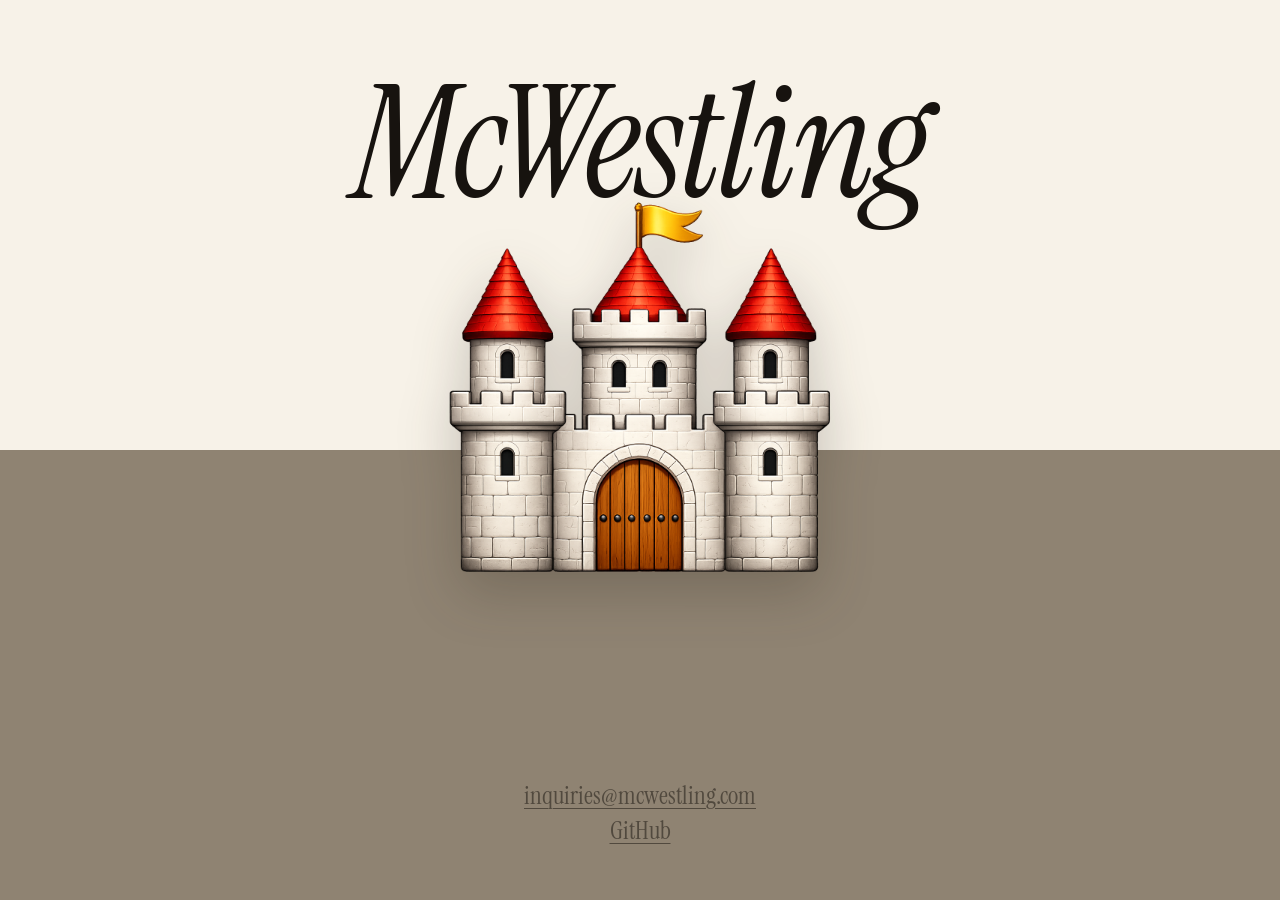
==== index.html @ c7a8c0fb "Add PostHog analytics" ====
<!doctype html>
<html lang="en">
  <head>
    <meta charset="utf-8">
    <meta name="viewport" content="width=device-width, initial-scale=1">
    <meta
      name="description"
      content="McWestling is a family product company."
    >
    <meta name="theme-color" content="#f7f2e8" media="(prefers-color-scheme: light)">
    <meta name="theme-color" content="#171716" media="(prefers-color-scheme: dark)">
    <title>McWestling</title>
    <link rel="apple-touch-icon" sizes="180x180" href="favicons/apple-touch-icon.png">
    <link rel="icon" href="favicons/favicon.ico" sizes="any">
    <link rel="icon" type="image/png" sizes="32x32" href="favicons/favicon-32x32.png">
    <link rel="icon" type="image/png" sizes="16x16" href="favicons/favicon-16x16.png">
    <link rel="manifest" href="favicons/site.webmanifest">
    <link rel="preconnect" href="https://fonts.googleapis.com">
    <link rel="preconnect" href="https://fonts.gstatic.com" crossorigin>
    <link
      href="https://fonts.googleapis.com/css2?family=Instrument+Serif:ital@0;1&display=swap"
      rel="stylesheet"
    >
    <style>
      :root {
        --ground: #8f8372;
        --ground-link: #51493e;
        --ink: #17130f;
        --paper: #f7f2e8;
        --horizon: 50vh;
        --logo-size: clamp(21rem, 30vw, 30rem);
        --logo-ground-depth: clamp(5rem, 10vw, 9rem);
        --logo-top: calc(
          var(--horizon) + var(--logo-ground-depth) - var(--logo-size)
        );
        --wordmark-size: clamp(4.75rem, 13vw, 9.75rem);
        --wordmark-line-height: 0.82;
        --wordmark-overlap: clamp(0.4rem, 1.2vw, 1.1rem);
        --wordmark-safe-top: clamp(0.75rem, 2vh, 1.5rem);
        --wordmark-top: max(
          var(--wordmark-safe-top),
          calc(
            var(--logo-top) -
              (var(--wordmark-size) * var(--wordmark-line-height)) +
              var(--wordmark-overlap)
          )
        );
      }

      * {
        box-sizing: border-box;
      }

      html {
        min-height: 100%;
        background: linear-gradient(
          to bottom,
          var(--paper) 0,
          var(--paper) var(--horizon),
          var(--ground) var(--horizon),
          var(--ground) 100%
        );
      }

      body {
        min-height: 100vh;
        margin: 0;
        color: var(--ink);
        font-family: Georgia, "Times New Roman", serif;
      }

      main {
        position: relative;
        min-height: 100vh;
        overflow: hidden;
        padding-inline: clamp(1.25rem, 4vw, 4rem);
        text-align: center;
      }

      .brand {
        position: absolute;
        inset-inline: 0;
        top: var(--wordmark-top);
        z-index: 1;
        display: grid;
        justify-items: center;
        padding-inline: inherit;
      }

      h1 {
        margin: 0;
        padding-inline: 0.08em;
        font-family: "Instrument Serif", Didot, "Bodoni 72",
          "Times New Roman", serif;
        font-size: var(--wordmark-size);
        font-style: italic;
        font-weight: 400;
        letter-spacing: -3.5px;
        line-height: var(--wordmark-line-height);
        user-select: none;
      }

      .wordmark-westling {
        display: inline-block;
        margin-left: -0.06em;
      }

      .logo {
        position: absolute;
        top: var(--logo-top);
        left: 50%;
        z-index: 2;
        display: block;
        width: var(--logo-size);
        max-width: min(86vw, 35rem);
        height: auto;
        transform: translateX(-50%);
        filter: drop-shadow(0 1.25rem 1.7rem rgb(43 35 26 / 24%));
      }

      .contact {
        position: absolute;
        inset-inline: 0;
        bottom: clamp(1.5rem, 6vh, 3.75rem);
        display: grid;
        justify-items: center;
        padding-inline: inherit;
      }

      .links {
        display: flex;
        flex-direction: column;
        justify-content: center;
        gap: 0.35rem;
        max-width: 42rem;
        color: var(--ground-link);
        font-family: "Instrument Serif", Didot, "Bodoni 72",
          "Times New Roman", serif;
        font-size: clamp(1.15rem, 2.2vw, 1.55rem);
        font-weight: 400;
        line-height: 1.2;
      }

      a {
        color: inherit;
        text-decoration-thickness: 0.04em;
        text-underline-offset: 0.16em;
      }

      a:hover,
      a:focus-visible {
        color: var(--ink);
      }

      a:focus-visible {
        outline: 2px solid currentColor;
        outline-offset: 0.2em;
      }

      @media (max-width: 42rem) {
        :root {
          --logo-size: clamp(19rem, 78vw, 28rem);
          --logo-ground-depth: clamp(3.75rem, 10vw, 6rem);
          --wordmark-overlap: clamp(0.2rem, 1.5vw, 0.6rem);
        }

        .contact {
          bottom: clamp(1.5rem, 5vh, 3rem);
        }
      }

      @media (prefers-color-scheme: dark) {
        :root {
          --ground: #292821;
          --ground-link: #a99f8e;
          --ink: #eee6d6;
          --paper: #171716;
        }

        .logo {
          filter: drop-shadow(0 1.25rem 1.9rem rgb(0 0 0 / 45%))
            saturate(0.88) brightness(0.86);
        }
      }

      @media (max-height: 44rem) {
        :root {
          --logo-size: clamp(12rem, 58vh, 19rem);
          --logo-ground-depth: clamp(4.5rem, 18vh, 7rem);
          --wordmark-size: clamp(3rem, 11vh, 5rem);
          --wordmark-overlap: clamp(1rem, 4vh, 2.25rem);
        }
      }
    </style>
    <script>
      !function(t,e){var o,n,p,r;e.__SV||(window.posthog && window.posthog.__loaded)||(window.posthog=e,e._i=[],e.init=function(i,s,a){function g(t,e){var o=e.split(".");2==o.length&&(t=t[o[0]],e=o[1]),t[e]=function(){t.push([e].concat(Array.prototype.slice.call(arguments,0)))}}(p=t.createElement("script")).type="text/javascript",p.crossOrigin="anonymous",p.async=!0,p.src=s.api_host.replace(".i.posthog.com","-assets.i.posthog.com")+"/static/array.js",(r=t.getElementsByTagName("script")[0]).parentNode.insertBefore(p,r);var u=e;for(void 0!==a?u=e[a]=[]:a="posthog",u.people=u.people||[],u.toString=function(t){var e="posthog";return"posthog"!==a&&(e+="."+a),t||(e+=" (stub)"),e},u.people.toString=function(){return u.toString(1)+".people (stub)"},o="Rn Ln init Gn Jn Si Zn Yn Vn capture calculateEventProperties ns register register_once register_for_session unregister unregister_for_session ls getFeatureFlag getFeatureFlagPayload getFeatureFlagResult isFeatureEnabled reloadFeatureFlags updateFlags updateEarlyAccessFeatureEnrollment getEarlyAccessFeatures on onFeatureFlags onSurveysLoaded onSessionId getSurveys getActiveMatchingSurveys renderSurvey displaySurvey cancelPendingSurvey canRenderSurvey canRenderSurveyAsync us identify setPersonProperties unsetPersonProperties group resetGroups setPersonPropertiesForFlags resetPersonPropertiesForFlags setGroupPropertiesForFlags resetGroupPropertiesForFlags reset setIdentity clearIdentity get_distinct_id getGroups get_session_id get_session_replay_url alias set_config startSessionRecording stopSessionRecording sessionRecordingStarted captureException addExceptionStep captureLog startExceptionAutocapture stopExceptionAutocapture loadToolbar get_property getSessionProperty ss ts createPersonProfile setInternalOrTestUser os Un ds opt_in_capturing opt_out_capturing has_opted_in_capturing has_opted_out_capturing get_explicit_consent_status is_capturing clear_opt_in_out_capturing Xn debug Ii mr getPageViewId captureTraceFeedback captureTraceMetric jn".split(" "),n=0;n<o.length;n++)g(u,o[n]);e._i.push([i,s,a])},e.__SV=1)}(document,window.posthog||[]);
    posthog.init('phc_qxQXK6XSDxqaFjsVHpA8CKUuHQbku69fwNsBMeLQ4xBH', {
      api_host: 'https://u.mcwestling.com',
      ui_host: 'https://us.posthog.com',
      defaults: '2026-05-30',
      capture_pageview: true,
      capture_pageleave: true,
      disable_session_recording: true,
      autocapture: {
        dom_event_allowlist: ['click'],
        element_allowlist: ['a'],
      },
    })
    </script>
  </head>
  <body>
    <main aria-label="McWestling landing page">
      <section class="masthead" aria-label="McWestling">
        <div class="brand">
          <h1 aria-label="McWestling">
            <span aria-hidden="true">Mc</span><span
              class="wordmark-westling"
              aria-hidden="true"
            >Westling</span>
          </h1>
        </div>
        <img
          class="logo"
          src="assets/mcwestling-logo.png"
          alt="McWestling castle logo"
          width="1024"
          height="1024"
        >
      </section>
      <section class="contact" aria-label="Contact links">
        <nav class="links" aria-label="McWestling links">
          <a href="mailto:inquiries@mcwestling.com">inquiries@mcwestling.com</a>
          <a href="https://github.com/mcwestling">GitHub</a>
        </nav>
      </section>
    </main>
  </body>
</html>
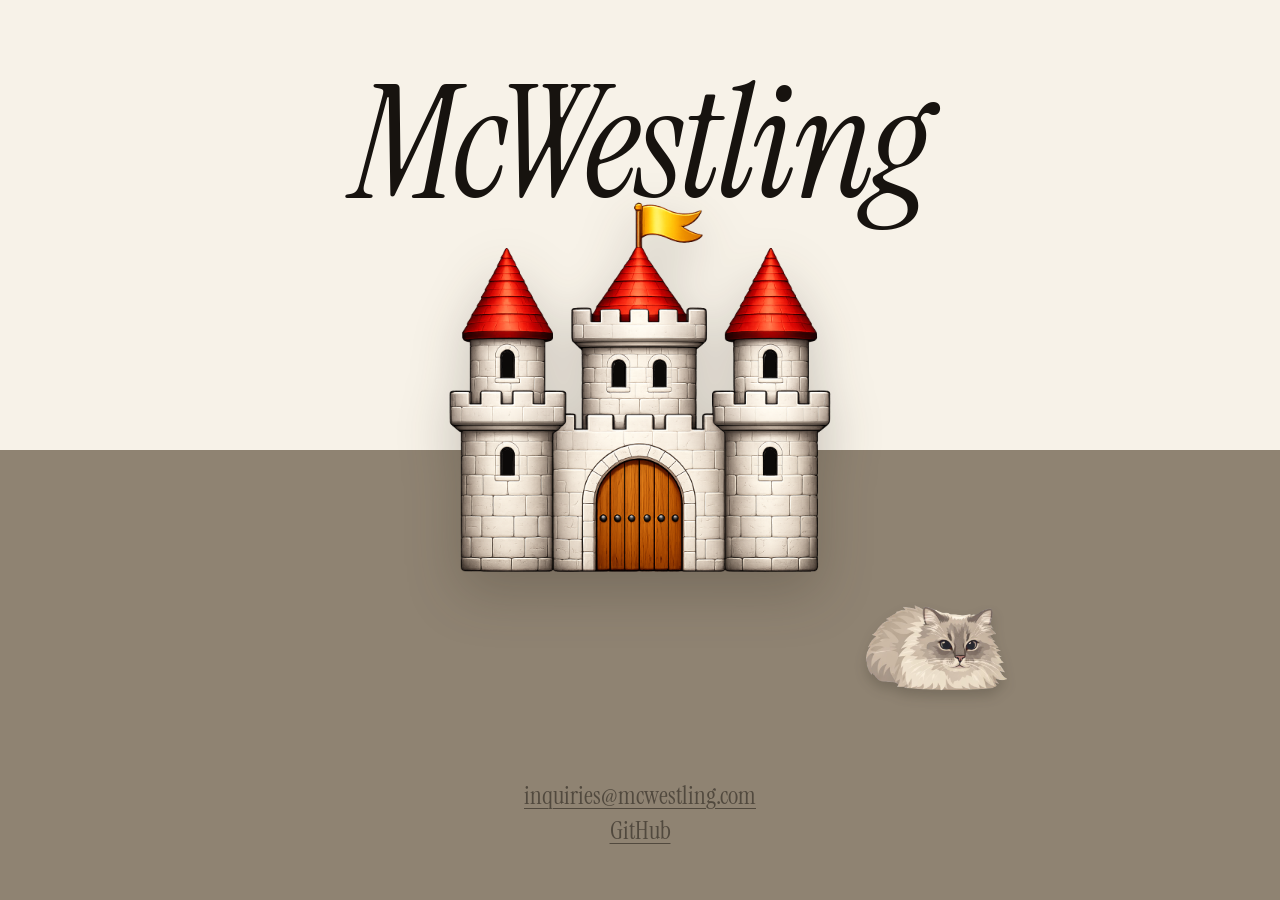
==== commit 2e4aa0ca: "Add random Gigi landing cameo" ====
--- a/index.html
+++ b/index.html
@@ -28,7 +28,7 @@
         --ink: #17130f;
         --paper: #f7f2e8;
         --horizon: 50vh;
-        --logo-size: clamp(21rem, 30vw, 30rem);
+        --logo-size: min(clamp(21rem, 30vw, 30rem), 86vw, 35rem);
         --logo-ground-depth: clamp(5rem, 10vw, 9rem);
         --logo-top: calc(
           var(--horizon) + var(--logo-ground-depth) - var(--logo-size)
@@ -105,23 +105,113 @@
         margin-left: -0.06em;
       }
 
-      .logo {
+      .logo,
+      .castle-window-fill {
         position: absolute;
         top: var(--logo-top);
         left: 50%;
+        width: var(--logo-size);
+        transform: translateX(-50%);
+      }
+
+      .logo {
+        z-index: 3;
+        display: block;
+        height: auto;
+        filter: drop-shadow(0 1.25rem 1.7rem rgb(43 35 26 / 24%));
+      }
+
+      .castle-window-fill {
+        z-index: 1;
+        aspect-ratio: 1;
+      }
+
+      .castle-window-fill span {
+        position: absolute;
+        background: #050505;
+        border-radius: 47% 47% 9% 9% / 45% 45% 7% 7%;
+      }
+
+      .gigi-stage {
+        position: absolute;
+        inset: 0;
+        overflow: hidden;
+        pointer-events: none;
+      }
+
+      .gigi-cameo {
+        position: absolute;
+        display: block;
+        user-select: none;
+        -webkit-user-drag: none;
+      }
+
+      .gigi-ground {
+        z-index: 4;
+        width: var(--gigi-width);
+        height: auto;
+        transform-origin: 50% 100%;
+        filter: drop-shadow(0 0.45rem 0.35rem rgb(43 35 26 / 22%));
+      }
+
+      .gigi-window {
         z-index: 2;
+        background: radial-gradient(
+          circle at 50% 56%,
+          rgb(255 239 200 / 58%),
+          rgb(255 214 135 / 24%) 38%,
+          transparent 72%
+        );
+      }
+
+      .gigi-window img {
+        position: absolute;
+        top: 65%;
+        left: 30%;
         display: block;
-        width: var(--logo-size);
-        max-width: min(86vw, 35rem);
+        width: 160%;
+        max-width: none;
         height: auto;
-        transform: translateX(-50%);
-        filter: drop-shadow(0 1.25rem 1.7rem rgb(43 35 26 / 24%));
+        filter: brightness(1.16) contrast(1.05) saturate(1.08)
+          drop-shadow(0 0 0.22rem rgb(255 232 186 / 68%));
+        transform: translate(-50%, -50%);
+        user-select: none;
+        -webkit-user-drag: none;
+      }
+
+      .gigi-walk-track {
+        z-index: 0;
+        width: var(--gigi-width);
+        animation: gigi-walk var(--gigi-duration) linear infinite;
+        animation-delay: var(--gigi-delay);
+      }
+
+      .gigi-walk-track img {
+        display: block;
+        width: 100%;
+        height: auto;
+        transform: scaleX(var(--gigi-facing));
+        transform-origin: 50% 100%;
+        filter: drop-shadow(0 0.28rem 0.2rem rgb(43 35 26 / 18%));
+        user-select: none;
+        -webkit-user-drag: none;
+      }
+
+      @keyframes gigi-walk {
+        from {
+          transform: translateX(var(--gigi-start));
+        }
+
+        to {
+          transform: translateX(var(--gigi-end));
+        }
       }
 
       .contact {
         position: absolute;
         inset-inline: 0;
         bottom: clamp(1.5rem, 6vh, 3.75rem);
+        z-index: 5;
         display: grid;
         justify-items: center;
         padding-inline: inherit;
@@ -159,7 +249,7 @@
 
       @media (max-width: 42rem) {
         :root {
-          --logo-size: clamp(19rem, 78vw, 28rem);
+          --logo-size: min(clamp(19rem, 78vw, 28rem), 86vw);
           --logo-ground-depth: clamp(3.75rem, 10vw, 6rem);
           --wordmark-overlap: clamp(0.2rem, 1.5vw, 0.6rem);
         }
@@ -181,32 +271,31 @@
           filter: drop-shadow(0 1.25rem 1.9rem rgb(0 0 0 / 45%))
             saturate(0.88) brightness(0.86);
         }
+
+        .gigi-window {
+          background: radial-gradient(
+            circle at 50% 56%,
+            rgb(255 243 205 / 72%),
+            rgb(255 218 142 / 34%) 42%,
+            transparent 76%
+          );
+        }
+
+        .gigi-window img {
+          filter: brightness(1.35) contrast(1.06) saturate(1.12)
+            drop-shadow(0 0 0.28rem rgb(255 236 190 / 82%));
+        }
       }
 
       @media (max-height: 44rem) {
         :root {
-          --logo-size: clamp(12rem, 58vh, 19rem);
+          --logo-size: min(clamp(12rem, 58vh, 19rem), 86vw, 35rem);
           --logo-ground-depth: clamp(4.5rem, 18vh, 7rem);
           --wordmark-size: clamp(3rem, 11vh, 5rem);
           --wordmark-overlap: clamp(1rem, 4vh, 2.25rem);
         }
       }
     </style>
-    <script>
-      !function(t,e){var o,n,p,r;e.__SV||(window.posthog && window.posthog.__loaded)||(window.posthog=e,e._i=[],e.init=function(i,s,a){function g(t,e){var o=e.split(".");2==o.length&&(t=t[o[0]],e=o[1]),t[e]=function(){t.push([e].concat(Array.prototype.slice.call(arguments,0)))}}(p=t.createElement("script")).type="text/javascript",p.crossOrigin="anonymous",p.async=!0,p.src=s.api_host.replace(".i.posthog.com","-assets.i.posthog.com")+"/static/array.js",(r=t.getElementsByTagName("script")[0]).parentNode.insertBefore(p,r);var u=e;for(void 0!==a?u=e[a]=[]:a="posthog",u.people=u.people||[],u.toString=function(t){var e="posthog";return"posthog"!==a&&(e+="."+a),t||(e+=" (stub)"),e},u.people.toString=function(){return u.toString(1)+".people (stub)"},o="Rn Ln init Gn Jn Si Zn Yn Vn capture calculateEventProperties ns register register_once register_for_session unregister unregister_for_session ls getFeatureFlag getFeatureFlagPayload getFeatureFlagResult isFeatureEnabled reloadFeatureFlags updateFlags updateEarlyAccessFeatureEnrollment getEarlyAccessFeatures on onFeatureFlags onSurveysLoaded onSessionId getSurveys getActiveMatchingSurveys renderSurvey displaySurvey cancelPendingSurvey canRenderSurvey canRenderSurveyAsync us identify setPersonProperties unsetPersonProperties group resetGroups setPersonPropertiesForFlags resetPersonPropertiesForFlags setGroupPropertiesForFlags resetGroupPropertiesForFlags reset setIdentity clearIdentity get_distinct_id getGroups get_session_id get_session_replay_url alias set_config startSessionRecording stopSessionRecording sessionRecordingStarted captureException addExceptionStep captureLog startExceptionAutocapture stopExceptionAutocapture loadToolbar get_property getSessionProperty ss ts createPersonProfile setInternalOrTestUser os Un ds opt_in_capturing opt_out_capturing has_opted_in_capturing has_opted_out_capturing get_explicit_consent_status is_capturing clear_opt_in_out_capturing Xn debug Ii mr getPageViewId captureTraceFeedback captureTraceMetric jn".split(" "),n=0;n<o.length;n++)g(u,o[n]);e._i.push([i,s,a])},e.__SV=1)}(document,window.posthog||[]);
-    posthog.init('phc_qxQXK6XSDxqaFjsVHpA8CKUuHQbku69fwNsBMeLQ4xBH', {
-      api_host: 'https://u.mcwestling.com',
-      ui_host: 'https://us.posthog.com',
-      defaults: '2026-05-30',
-      capture_pageview: true,
-      capture_pageleave: true,
-      disable_session_recording: true,
-      autocapture: {
-        dom_event_allowlist: ['click'],
-        element_allowlist: ['a'],
-      },
-    })
-    </script>
   </head>
   <body>
     <main aria-label="McWestling landing page">
@@ -219,13 +308,22 @@
             >Westling</span>
           </h1>
         </div>
+        <div class="castle-window-fill" aria-hidden="true">
+          <span style="left: 13.9%; top: 39.7%; width: 4.3%; height: 11.9%;"></span>
+          <span style="left: 13.9%; top: 65%; width: 4.3%; height: 10%;"></span>
+          <span style="left: 43%; top: 42.2%; width: 4.4%; height: 10.3%;"></span>
+          <span style="left: 53.5%; top: 42.2%; width: 4.4%; height: 10.3%;"></span>
+          <span style="left: 82.2%; top: 39.7%; width: 4.3%; height: 11.9%;"></span>
+          <span style="left: 82.2%; top: 65%; width: 4.3%; height: 10%;"></span>
+        </div>
         <img
           class="logo"
-          src="assets/mcwestling-logo.png"
+          src="assets/mcwestling-logo-window-cutouts.png"
           alt="McWestling castle logo"
           width="1024"
           height="1024"
         >
+        <div class="gigi-stage" aria-hidden="true"></div>
       </section>
       <section class="contact" aria-label="Contact links">
         <nav class="links" aria-label="McWestling links">
@@ -234,5 +332,273 @@
         </nav>
       </section>
     </main>
+    <script>
+      (() => {
+        const stage = document.querySelector(".gigi-stage");
+        const logo = document.querySelector(".logo");
+        const contact = document.querySelector(".contact");
+
+        if (!stage || !logo || !contact) {
+          return;
+        }
+
+        const assets = {
+          flop: {
+            src: "assets/gigi/gigi-flop.png",
+            aspect: 383 / 652,
+            minScale: 0.15,
+            maxScale: 0.56,
+            maxWidth: 300,
+          },
+          loaf: {
+            src: "assets/gigi/gigi-loaf.png",
+            aspect: 345 / 490,
+            minScale: 0.14,
+            maxScale: 0.48,
+            maxWidth: 270,
+          },
+          face: {
+            src: "assets/gigi/gigi-face.png",
+          },
+          walk: {
+            src: "assets/gigi/gigi-walk.gif",
+            aspect: 53 / 116,
+          },
+        };
+        const staticVariants = ["flop", "loaf", "face"];
+        const allVariants = [...staticVariants, "walk"];
+        const params = new URLSearchParams(window.location.search);
+        const forced = params.get("gigi");
+
+        if (forced === "none") {
+          return;
+        }
+
+        const randomItem = (items) =>
+          items[Math.floor(Math.random() * items.length)];
+        const clamp = (value, min, max) =>
+          Math.min(Math.max(value, min), max);
+        const lerp = (start, end, amount) =>
+          start + (end - start) * amount;
+        const px = (value) => `${Math.round(value)}px`;
+
+        const windowSlots = [
+          { left: 0.143, top: 0.404, width: 0.036, height: 0.09 },
+          { left: 0.143, top: 0.657, width: 0.036, height: 0.08 },
+          { left: 0.435, top: 0.429, width: 0.037, height: 0.078 },
+          { left: 0.54, top: 0.429, width: 0.037, height: 0.078 },
+          { left: 0.826, top: 0.404, width: 0.036, height: 0.09 },
+          { left: 0.826, top: 0.657, width: 0.036, height: 0.08 },
+        ];
+
+        const forcedVariant = allVariants.includes(forced) ? forced : null;
+        const selected = forcedVariant || randomItem(allVariants);
+
+        const state = {
+          type: selected,
+          x: Math.random(),
+          depth: Math.random(),
+          windowSlot: Math.floor(Math.random() * windowSlots.length),
+          walkDirection: Math.random() < 0.5 ? -1 : 1,
+          walkLayer: Math.random() < 0.5 ? "back" : "front",
+          walkDepth: Math.random(),
+          walkProgress:
+            Math.random() < 0.5
+              ? lerp(0.14, 0.28, Math.random())
+              : lerp(0.72, 0.86, Math.random()),
+        };
+
+        let cameo;
+
+        const placeGroundGigi = () => {
+          const asset = assets[state.type];
+          const logoRect = logo.getBoundingClientRect();
+          const contactRect = contact.getBoundingClientRect();
+          const horizonY = window.innerHeight * 0.5;
+          const groundStart = Math.max(
+            logoRect.bottom - logoRect.height * 0.04,
+            horizonY + 16
+          );
+          const groundEnd = Math.max(
+            groundStart + 48,
+            contactRect.top - 12
+          );
+          const depth = 0.08 + state.depth * 0.92;
+          const anchorY = lerp(groundStart, groundEnd, depth);
+          const perspective = clamp(
+            (anchorY - horizonY) / Math.max(contactRect.top - horizonY, 1),
+            0,
+            1
+          );
+          const nearScale = perspective ** 1.15;
+          const width = clamp(
+            logoRect.width *
+              lerp(asset.minScale, asset.maxScale, nearScale),
+            48,
+            Math.min(asset.maxWidth, window.innerWidth * 0.56)
+          );
+          const height = width * asset.aspect;
+          const wideViewport = clamp(
+            (window.innerWidth - logoRect.width) / logoRect.width,
+            0,
+            2
+          );
+          const horizontalSpan = Math.min(
+            window.innerWidth - width - 16,
+            logoRect.width * lerp(0.6, 2.15, wideViewport / 2)
+          );
+          const minX = window.innerWidth / 2 - horizontalSpan / 2;
+          const maxX = window.innerWidth / 2 + horizontalSpan / 2;
+          const centerX = lerp(minX, maxX, state.x);
+          const left = clamp(
+            centerX - width / 2,
+            8,
+            window.innerWidth - width - 8
+          );
+          const top = clamp(
+            anchorY - height,
+            horizonY + 4,
+            contactRect.top - height - 10
+          );
+
+          cameo.style.setProperty("--gigi-width", px(width));
+          cameo.style.left = px(left);
+          cameo.style.top = px(top);
+        };
+
+        const placeWindowGigi = () => {
+          const slot = windowSlots[state.windowSlot];
+          const logoRect = logo.getBoundingClientRect();
+          const left = logoRect.left + logoRect.width * slot.left;
+          const top = logoRect.top + logoRect.height * slot.top;
+          const width = logoRect.width * slot.width;
+          const height = logoRect.height * slot.height;
+
+          cameo.style.left = px(left);
+          cameo.style.top = px(top);
+          cameo.style.width = px(width);
+          cameo.style.height = px(height);
+        };
+
+        const placeWalkingGigi = () => {
+          const logoRect = logo.getBoundingClientRect();
+          const contactRect = contact.getBoundingClientRect();
+          const horizonY = window.innerHeight * 0.5;
+          const castleDepthLine = logoRect.bottom - logoRect.height * 0.1;
+          const backStart = Math.max(
+            logoRect.bottom - logoRect.height * 0.32,
+            horizonY + 16
+          );
+          const backEnd = castleDepthLine - 8;
+          const frontStart = castleDepthLine + 8;
+          const frontEnd = Math.max(
+            frontStart + 48,
+            contactRect.top - 14
+          );
+          const canWalkBehind = backEnd - backStart >= 24;
+          const isInFront =
+            state.walkLayer === "front" || !canWalkBehind;
+          const anchorY = isInFront
+            ? lerp(frontStart, frontEnd, state.walkDepth)
+            : lerp(backStart, backEnd, state.walkDepth);
+          const perspective = clamp(
+            (anchorY - horizonY) / Math.max(contactRect.top - horizonY, 1),
+            0,
+            1
+          );
+          const width = clamp(
+            logoRect.width * lerp(0.14, 0.28, perspective),
+            64,
+            Math.min(148, window.innerWidth * 0.34)
+          );
+          const height = width * assets.walk.aspect;
+          const top = clamp(
+            anchorY - height,
+            horizonY + 6,
+            contactRect.top - height - 10
+          );
+          const start = state.walkDirection > 0
+            ? -width - 24
+            : window.innerWidth + 24;
+          const end = state.walkDirection > 0
+            ? window.innerWidth + 24
+            : -width - 24;
+
+          cameo.style.setProperty("--gigi-width", px(width));
+          cameo.style.setProperty("--gigi-start", px(start));
+          cameo.style.setProperty("--gigi-end", px(end));
+          cameo.style.setProperty(
+            "--gigi-facing",
+            String(state.walkDirection > 0 ? 1 : -1)
+          );
+          const duration = Math.round(34 + state.walkDepth * 12);
+
+          cameo.style.setProperty("--gigi-duration", `${duration}s`);
+          cameo.style.setProperty(
+            "--gigi-delay",
+            `${-(duration * state.walkProgress).toFixed(2)}s`
+          );
+          cameo.style.top = px(top);
+          cameo.style.left = "0";
+          cameo.style.zIndex = isInFront ? "4" : "0";
+        };
+
+        const positionCameo = () => {
+          if (!cameo) {
+            return;
+          }
+
+          if (state.type === "face") {
+            placeWindowGigi();
+          } else if (state.type === "walk") {
+            placeWalkingGigi();
+          } else {
+            placeGroundGigi();
+          }
+        };
+
+        const schedulePosition = () => {
+          window.requestAnimationFrame(positionCameo);
+        };
+
+        const renderCameo = () => {
+          stage.replaceChildren();
+
+          if (state.type === "face") {
+            cameo = document.createElement("div");
+            cameo.className = "gigi-cameo gigi-window";
+            const image = document.createElement("img");
+            image.src = assets.face.src;
+            image.alt = "";
+            image.decoding = "async";
+            cameo.append(image);
+          } else if (state.type === "walk") {
+            cameo = document.createElement("div");
+            cameo.className = "gigi-cameo gigi-walk-track";
+            const image = document.createElement("img");
+            image.src = assets.walk.src;
+            image.alt = "";
+            image.decoding = "async";
+            cameo.append(image);
+          } else {
+            cameo = document.createElement("img");
+            cameo.className = "gigi-cameo gigi-ground";
+            cameo.src = assets[state.type].src;
+            cameo.alt = "";
+            cameo.decoding = "async";
+          }
+
+          stage.append(cameo);
+          positionCameo();
+          window.addEventListener("resize", schedulePosition);
+        };
+
+        if (logo.complete) {
+          renderCameo();
+        } else {
+          logo.addEventListener("load", renderCameo, { once: true });
+        }
+      })();
+    </script>
   </body>
 </html>
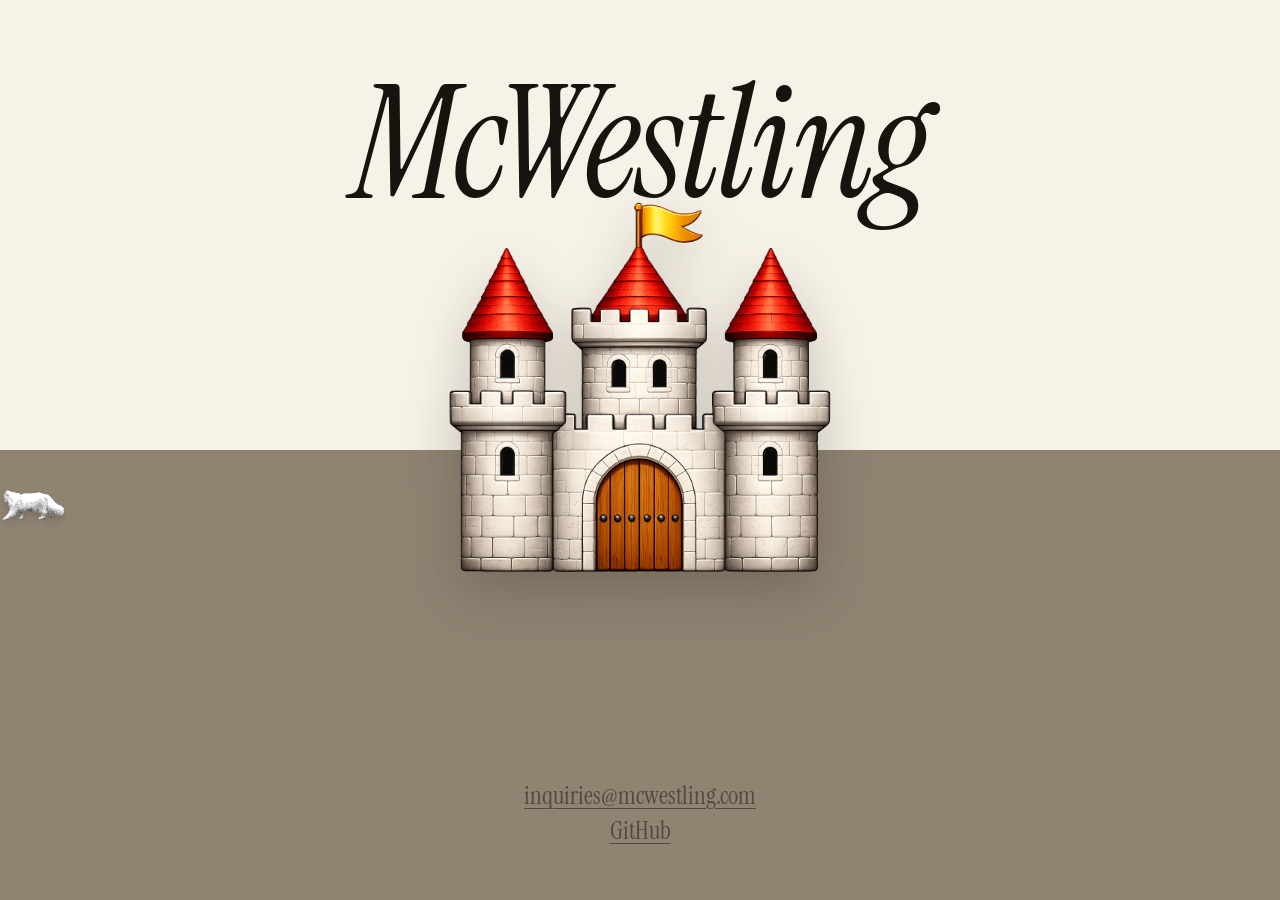
==== commit dc6e7ff5: "Merge remote-tracking branch 'origin/main' into random-gigi-landing-whimsy" ====
--- a/index.html
+++ b/index.html
@@ -296,6 +296,21 @@
         }
       }
     </style>
+    <script>
+      !function(t,e){var o,n,p,r;e.__SV||(window.posthog && window.posthog.__loaded)||(window.posthog=e,e._i=[],e.init=function(i,s,a){function g(t,e){var o=e.split(".");2==o.length&&(t=t[o[0]],e=o[1]),t[e]=function(){t.push([e].concat(Array.prototype.slice.call(arguments,0)))}}(p=t.createElement("script")).type="text/javascript",p.crossOrigin="anonymous",p.async=!0,p.src=s.api_host.replace(".i.posthog.com","-assets.i.posthog.com")+"/static/array.js",(r=t.getElementsByTagName("script")[0]).parentNode.insertBefore(p,r);var u=e;for(void 0!==a?u=e[a]=[]:a="posthog",u.people=u.people||[],u.toString=function(t){var e="posthog";return"posthog"!==a&&(e+="."+a),t||(e+=" (stub)"),e},u.people.toString=function(){return u.toString(1)+".people (stub)"},o="Rn Ln init Gn Jn Si Zn Yn Vn capture calculateEventProperties ns register register_once register_for_session unregister unregister_for_session ls getFeatureFlag getFeatureFlagPayload getFeatureFlagResult isFeatureEnabled reloadFeatureFlags updateFlags updateEarlyAccessFeatureEnrollment getEarlyAccessFeatures on onFeatureFlags onSurveysLoaded onSessionId getSurveys getActiveMatchingSurveys renderSurvey displaySurvey cancelPendingSurvey canRenderSurvey canRenderSurveyAsync us identify setPersonProperties unsetPersonProperties group resetGroups setPersonPropertiesForFlags resetPersonPropertiesForFlags setGroupPropertiesForFlags resetGroupPropertiesForFlags reset setIdentity clearIdentity get_distinct_id getGroups get_session_id get_session_replay_url alias set_config startSessionRecording stopSessionRecording sessionRecordingStarted captureException addExceptionStep captureLog startExceptionAutocapture stopExceptionAutocapture loadToolbar get_property getSessionProperty ss ts createPersonProfile setInternalOrTestUser os Un ds opt_in_capturing opt_out_capturing has_opted_in_capturing has_opted_out_capturing get_explicit_consent_status is_capturing clear_opt_in_out_capturing Xn debug Ii mr getPageViewId captureTraceFeedback captureTraceMetric jn".split(" "),n=0;n<o.length;n++)g(u,o[n]);e._i.push([i,s,a])},e.__SV=1)}(document,window.posthog||[]);
+    posthog.init('phc_qxQXK6XSDxqaFjsVHpA8CKUuHQbku69fwNsBMeLQ4xBH', {
+      api_host: 'https://u.mcwestling.com',
+      ui_host: 'https://us.posthog.com',
+      defaults: '2026-05-30',
+      capture_pageview: true,
+      capture_pageleave: true,
+      disable_session_recording: true,
+      autocapture: {
+        dom_event_allowlist: ['click'],
+        element_allowlist: ['a'],
+      },
+    })
+    </script>
   </head>
   <body>
     <main aria-label="McWestling landing page">
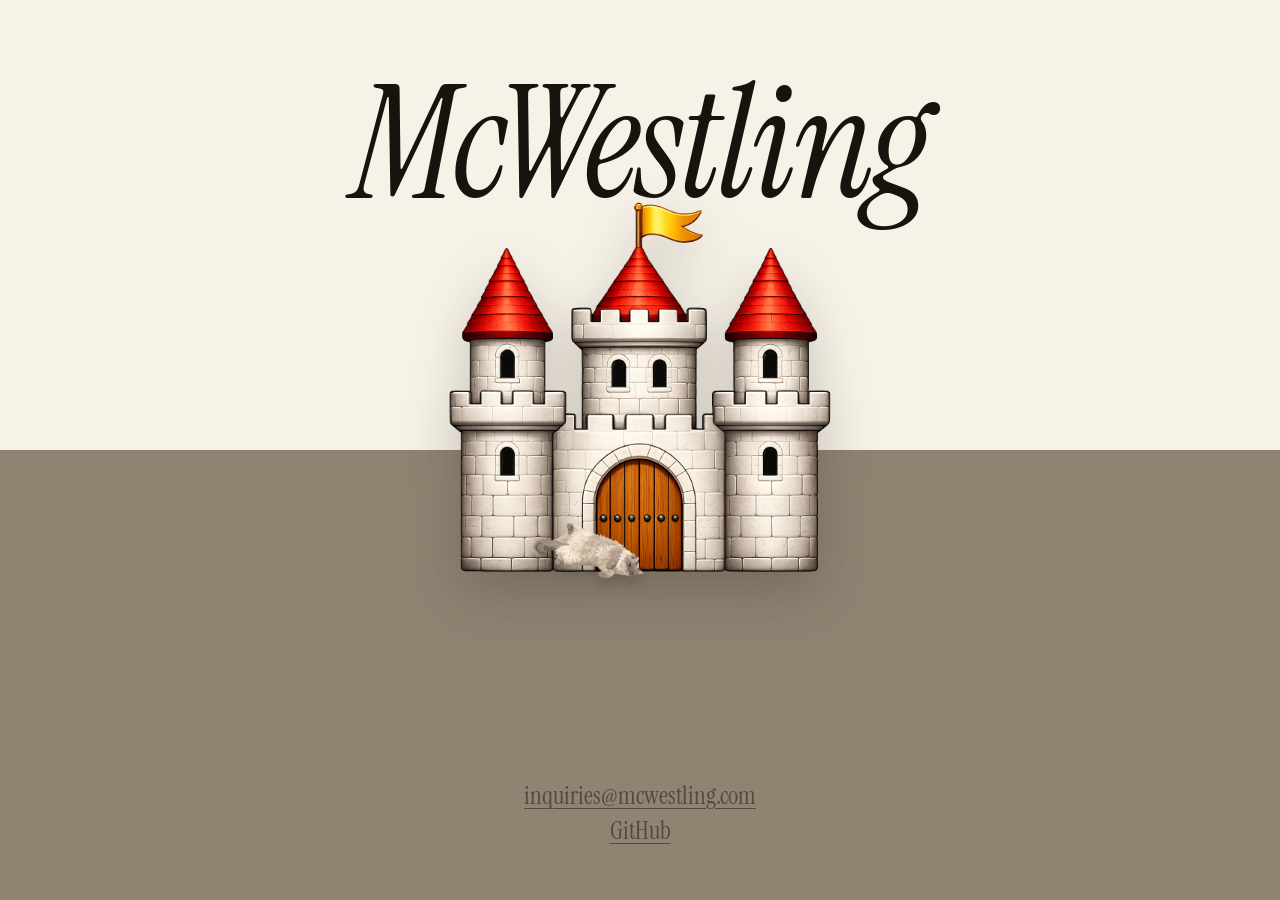
==== commit b873f2ec: "Fix walk Gigi castle layering and track iteration in PostHog. Walking Gigi now renders behind the ca" ====
--- a/index.html
+++ b/index.html
@@ -180,7 +180,7 @@
       }
 
       .gigi-walk-track {
-        z-index: 0;
+        z-index: 2;
         width: var(--gigi-width);
         animation: gigi-walk var(--gigi-duration) linear infinite;
         animation-delay: var(--gigi-delay);
@@ -297,12 +297,84 @@
       }
     </style>
     <script>
+      (() => {
+        const allVariants = ["flop", "loaf", "face", "walk"];
+        const params = new URLSearchParams(window.location.search);
+        const forced = params.get("gigi");
+        const forcedVariant = allVariants.includes(forced) ? forced : null;
+        const selectionSource = forcedVariant
+          ? "query"
+          : forced === "none"
+            ? "query_none"
+            : forced
+              ? "invalid_query_random"
+              : "random";
+        const randomItem = (items) =>
+          items[Math.floor(Math.random() * items.length)];
+        const lerp = (start, end, amount) =>
+          start + (end - start) * amount;
+        const round = (value) => Math.round(value * 1000) / 1000;
+        const type = forced === "none"
+          ? "none"
+          : forcedVariant || randomItem(allVariants);
+        const state = {
+          type,
+          isVisible: type !== "none",
+          selectionSource,
+          queryValue: forced,
+          x: Math.random(),
+          depth: Math.random(),
+          windowSlot: Math.floor(Math.random() * 6),
+          walkDirection: Math.random() < 0.5 ? -1 : 1,
+          walkLayer: Math.random() < 0.5 ? "back" : "front",
+          walkDepth: Math.random(),
+          walkProgress:
+            Math.random() < 0.5
+              ? lerp(0.14, 0.28, Math.random())
+              : lerp(0.72, 0.86, Math.random()),
+        };
+        const iterationId = state.type === "face"
+          ? `face:slot-${state.windowSlot}`
+          : state.type === "walk"
+            ? [
+                "walk",
+                state.walkLayer,
+                state.walkDirection > 0 ? "right" : "left",
+                `depth-${round(state.walkDepth)}`,
+                `progress-${round(state.walkProgress)}`,
+              ].join(":")
+            : state.isVisible
+              ? [
+                  state.type,
+                  `x-${round(state.x)}`,
+                  `depth-${round(state.depth)}`,
+                ].join(":")
+              : "none";
+
+        window.__gigiIteration = state;
+        window.__gigiPostHogProperties = {
+          gigi_iteration: state.type,
+          gigi_iteration_id: iterationId,
+          gigi_selection_source: selectionSource,
+          gigi_query_value: forced,
+          gigi_visible: state.isVisible,
+          gigi_x: round(state.x),
+          gigi_depth: round(state.depth),
+          gigi_window_slot: state.windowSlot,
+          gigi_walk_direction: state.walkDirection > 0 ? "right" : "left",
+          gigi_walk_layer: state.walkLayer,
+          gigi_walk_depth: round(state.walkDepth),
+          gigi_walk_progress: round(state.walkProgress),
+        };
+      })();
+    </script>
+    <script>
       !function(t,e){var o,n,p,r;e.__SV||(window.posthog && window.posthog.__loaded)||(window.posthog=e,e._i=[],e.init=function(i,s,a){function g(t,e){var o=e.split(".");2==o.length&&(t=t[o[0]],e=o[1]),t[e]=function(){t.push([e].concat(Array.prototype.slice.call(arguments,0)))}}(p=t.createElement("script")).type="text/javascript",p.crossOrigin="anonymous",p.async=!0,p.src=s.api_host.replace(".i.posthog.com","-assets.i.posthog.com")+"/static/array.js",(r=t.getElementsByTagName("script")[0]).parentNode.insertBefore(p,r);var u=e;for(void 0!==a?u=e[a]=[]:a="posthog",u.people=u.people||[],u.toString=function(t){var e="posthog";return"posthog"!==a&&(e+="."+a),t||(e+=" (stub)"),e},u.people.toString=function(){return u.toString(1)+".people (stub)"},o="Rn Ln init Gn Jn Si Zn Yn Vn capture calculateEventProperties ns register register_once register_for_session unregister unregister_for_session ls getFeatureFlag getFeatureFlagPayload getFeatureFlagResult isFeatureEnabled reloadFeatureFlags updateFlags updateEarlyAccessFeatureEnrollment getEarlyAccessFeatures on onFeatureFlags onSurveysLoaded onSessionId getSurveys getActiveMatchingSurveys renderSurvey displaySurvey cancelPendingSurvey canRenderSurvey canRenderSurveyAsync us identify setPersonProperties unsetPersonProperties group resetGroups setPersonPropertiesForFlags resetPersonPropertiesForFlags setGroupPropertiesForFlags resetGroupPropertiesForFlags reset setIdentity clearIdentity get_distinct_id getGroups get_session_id get_session_replay_url alias set_config startSessionRecording stopSessionRecording sessionRecordingStarted captureException addExceptionStep captureLog startExceptionAutocapture stopExceptionAutocapture loadToolbar get_property getSessionProperty ss ts createPersonProfile setInternalOrTestUser os Un ds opt_in_capturing opt_out_capturing has_opted_in_capturing has_opted_out_capturing get_explicit_consent_status is_capturing clear_opt_in_out_capturing Xn debug Ii mr getPageViewId captureTraceFeedback captureTraceMetric jn".split(" "),n=0;n<o.length;n++)g(u,o[n]);e._i.push([i,s,a])},e.__SV=1)}(document,window.posthog||[]);
     posthog.init('phc_qxQXK6XSDxqaFjsVHpA8CKUuHQbku69fwNsBMeLQ4xBH', {
       api_host: 'https://u.mcwestling.com',
       ui_host: 'https://us.posthog.com',
       defaults: '2026-05-30',
-      capture_pageview: true,
+      capture_pageview: false,
       capture_pageleave: true,
       disable_session_recording: true,
       autocapture: {
@@ -310,6 +382,8 @@
         element_allowlist: ['a'],
       },
     })
+    posthog.register_for_session(window.__gigiPostHogProperties)
+    posthog.capture('$pageview', window.__gigiPostHogProperties)
     </script>
   </head>
   <body>
@@ -380,17 +454,6 @@
             aspect: 53 / 116,
           },
         };
-        const staticVariants = ["flop", "loaf", "face"];
-        const allVariants = [...staticVariants, "walk"];
-        const params = new URLSearchParams(window.location.search);
-        const forced = params.get("gigi");
-
-        if (forced === "none") {
-          return;
-        }
-
-        const randomItem = (items) =>
-          items[Math.floor(Math.random() * items.length)];
         const clamp = (value, min, max) =>
           Math.min(Math.max(value, min), max);
         const lerp = (start, end, amount) =>
@@ -406,22 +469,11 @@
           { left: 0.826, top: 0.657, width: 0.036, height: 0.08 },
         ];
 
-        const forcedVariant = allVariants.includes(forced) ? forced : null;
-        const selected = forcedVariant || randomItem(allVariants);
-
-        const state = {
-          type: selected,
-          x: Math.random(),
-          depth: Math.random(),
-          windowSlot: Math.floor(Math.random() * windowSlots.length),
-          walkDirection: Math.random() < 0.5 ? -1 : 1,
-          walkLayer: Math.random() < 0.5 ? "back" : "front",
-          walkDepth: Math.random(),
-          walkProgress:
-            Math.random() < 0.5
-              ? lerp(0.14, 0.28, Math.random())
-              : lerp(0.72, 0.86, Math.random()),
-        };
+        const state = window.__gigiIteration;
+
+        if (!state?.isVisible) {
+          return;
+        }
 
         let cameo;
 
@@ -555,7 +607,9 @@
           );
           cameo.style.top = px(top);
           cameo.style.left = "0";
-          cameo.style.zIndex = isInFront ? "4" : "0";
+          const overlapsCastle =
+            top < logoRect.bottom && top + height > logoRect.top;
+          cameo.style.zIndex = overlapsCastle ? "2" : "4";
         };
 
         const positionCameo = () => {
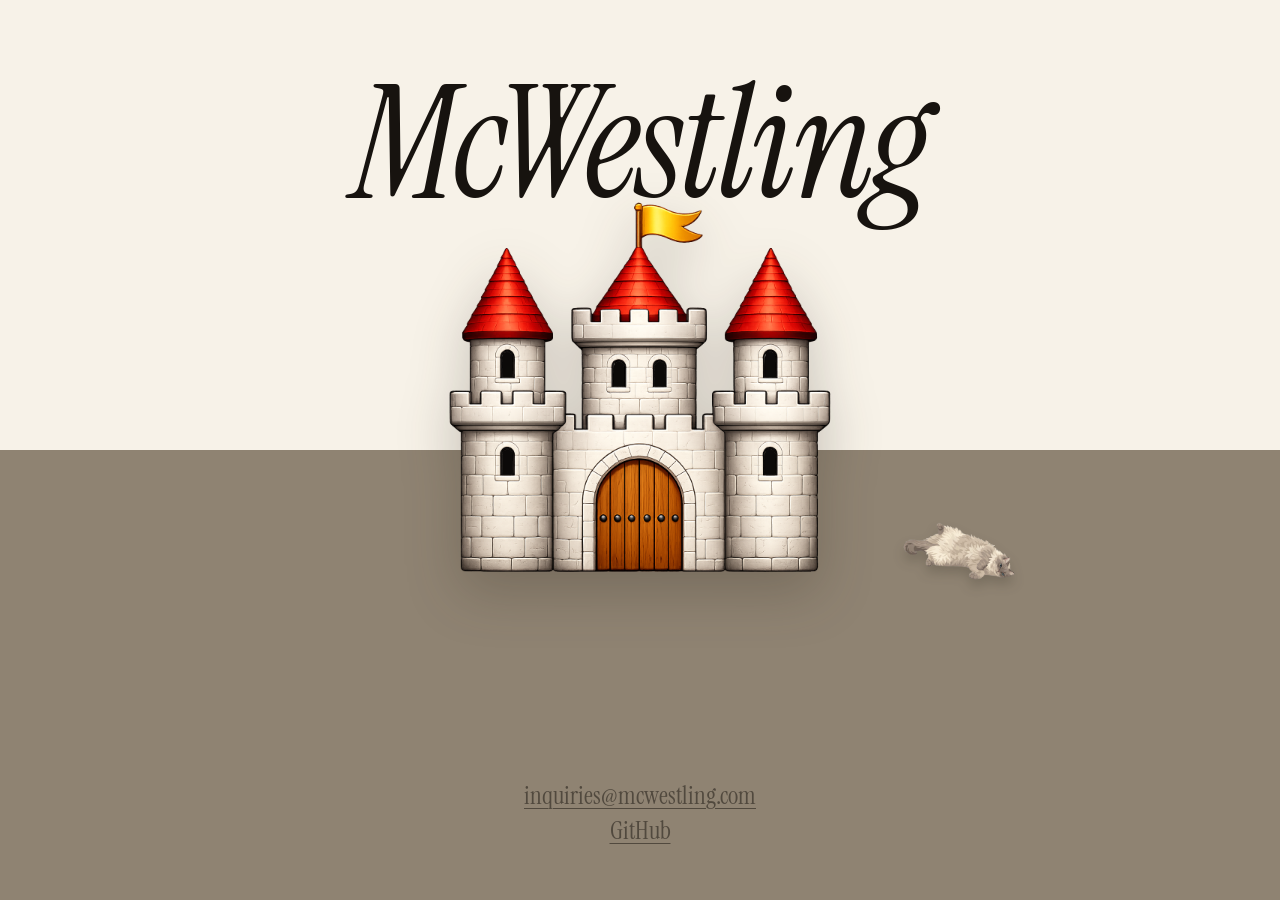
==== commit 7b763b19: "Split landing page assets" ====
--- a/index.html
+++ b/index.html
@@ -21,370 +21,8 @@
       href="https://fonts.googleapis.com/css2?family=Instrument+Serif:ital@0;1&display=swap"
       rel="stylesheet"
     >
-    <style>
-      :root {
-        --ground: #8f8372;
-        --ground-link: #51493e;
-        --ink: #17130f;
-        --paper: #f7f2e8;
-        --horizon: 50vh;
-        --logo-size: min(clamp(21rem, 30vw, 30rem), 86vw, 35rem);
-        --logo-ground-depth: clamp(5rem, 10vw, 9rem);
-        --logo-top: calc(
-          var(--horizon) + var(--logo-ground-depth) - var(--logo-size)
-        );
-        --wordmark-size: clamp(4.75rem, 13vw, 9.75rem);
-        --wordmark-line-height: 0.82;
-        --wordmark-overlap: clamp(0.4rem, 1.2vw, 1.1rem);
-        --wordmark-safe-top: clamp(0.75rem, 2vh, 1.5rem);
-        --wordmark-top: max(
-          var(--wordmark-safe-top),
-          calc(
-            var(--logo-top) -
-              (var(--wordmark-size) * var(--wordmark-line-height)) +
-              var(--wordmark-overlap)
-          )
-        );
-      }
-
-      * {
-        box-sizing: border-box;
-      }
-
-      html {
-        min-height: 100%;
-        background: linear-gradient(
-          to bottom,
-          var(--paper) 0,
-          var(--paper) var(--horizon),
-          var(--ground) var(--horizon),
-          var(--ground) 100%
-        );
-      }
-
-      body {
-        min-height: 100vh;
-        margin: 0;
-        color: var(--ink);
-        font-family: Georgia, "Times New Roman", serif;
-      }
-
-      main {
-        position: relative;
-        min-height: 100vh;
-        overflow: hidden;
-        padding-inline: clamp(1.25rem, 4vw, 4rem);
-        text-align: center;
-      }
-
-      .brand {
-        position: absolute;
-        inset-inline: 0;
-        top: var(--wordmark-top);
-        z-index: 1;
-        display: grid;
-        justify-items: center;
-        padding-inline: inherit;
-      }
-
-      h1 {
-        margin: 0;
-        padding-inline: 0.08em;
-        font-family: "Instrument Serif", Didot, "Bodoni 72",
-          "Times New Roman", serif;
-        font-size: var(--wordmark-size);
-        font-style: italic;
-        font-weight: 400;
-        letter-spacing: -3.5px;
-        line-height: var(--wordmark-line-height);
-        user-select: none;
-      }
-
-      .wordmark-westling {
-        display: inline-block;
-        margin-left: -0.06em;
-      }
-
-      .logo,
-      .castle-window-fill {
-        position: absolute;
-        top: var(--logo-top);
-        left: 50%;
-        width: var(--logo-size);
-        transform: translateX(-50%);
-      }
-
-      .logo {
-        z-index: 3;
-        display: block;
-        height: auto;
-        filter: drop-shadow(0 1.25rem 1.7rem rgb(43 35 26 / 24%));
-      }
-
-      .castle-window-fill {
-        z-index: 1;
-        aspect-ratio: 1;
-      }
-
-      .castle-window-fill span {
-        position: absolute;
-        background: #050505;
-        border-radius: 47% 47% 9% 9% / 45% 45% 7% 7%;
-      }
-
-      .gigi-stage {
-        position: absolute;
-        inset: 0;
-        overflow: hidden;
-        pointer-events: none;
-      }
-
-      .gigi-cameo {
-        position: absolute;
-        display: block;
-        user-select: none;
-        -webkit-user-drag: none;
-      }
-
-      .gigi-ground {
-        z-index: 4;
-        width: var(--gigi-width);
-        height: auto;
-        transform-origin: 50% 100%;
-        filter: drop-shadow(0 0.45rem 0.35rem rgb(43 35 26 / 22%));
-      }
-
-      .gigi-window {
-        z-index: 2;
-        background: radial-gradient(
-          circle at 50% 56%,
-          rgb(255 239 200 / 58%),
-          rgb(255 214 135 / 24%) 38%,
-          transparent 72%
-        );
-      }
-
-      .gigi-window img {
-        position: absolute;
-        top: 65%;
-        left: 30%;
-        display: block;
-        width: 160%;
-        max-width: none;
-        height: auto;
-        filter: brightness(1.16) contrast(1.05) saturate(1.08)
-          drop-shadow(0 0 0.22rem rgb(255 232 186 / 68%));
-        transform: translate(-50%, -50%);
-        user-select: none;
-        -webkit-user-drag: none;
-      }
-
-      .gigi-walk-track {
-        z-index: 2;
-        width: var(--gigi-width);
-        animation: gigi-walk var(--gigi-duration) linear infinite;
-        animation-delay: var(--gigi-delay);
-      }
-
-      .gigi-walk-track img {
-        display: block;
-        width: 100%;
-        height: auto;
-        transform: scaleX(var(--gigi-facing));
-        transform-origin: 50% 100%;
-        filter: drop-shadow(0 0.28rem 0.2rem rgb(43 35 26 / 18%));
-        user-select: none;
-        -webkit-user-drag: none;
-      }
-
-      @keyframes gigi-walk {
-        from {
-          transform: translateX(var(--gigi-start));
-        }
-
-        to {
-          transform: translateX(var(--gigi-end));
-        }
-      }
-
-      .contact {
-        position: absolute;
-        inset-inline: 0;
-        bottom: clamp(1.5rem, 6vh, 3.75rem);
-        z-index: 5;
-        display: grid;
-        justify-items: center;
-        padding-inline: inherit;
-      }
-
-      .links {
-        display: flex;
-        flex-direction: column;
-        justify-content: center;
-        gap: 0.35rem;
-        max-width: 42rem;
-        color: var(--ground-link);
-        font-family: "Instrument Serif", Didot, "Bodoni 72",
-          "Times New Roman", serif;
-        font-size: clamp(1.15rem, 2.2vw, 1.55rem);
-        font-weight: 400;
-        line-height: 1.2;
-      }
-
-      a {
-        color: inherit;
-        text-decoration-thickness: 0.04em;
-        text-underline-offset: 0.16em;
-      }
-
-      a:hover,
-      a:focus-visible {
-        color: var(--ink);
-      }
-
-      a:focus-visible {
-        outline: 2px solid currentColor;
-        outline-offset: 0.2em;
-      }
-
-      @media (max-width: 42rem) {
-        :root {
-          --logo-size: min(clamp(19rem, 78vw, 28rem), 86vw);
-          --logo-ground-depth: clamp(3.75rem, 10vw, 6rem);
-          --wordmark-overlap: clamp(0.2rem, 1.5vw, 0.6rem);
-        }
-
-        .contact {
-          bottom: clamp(1.5rem, 5vh, 3rem);
-        }
-      }
-
-      @media (prefers-color-scheme: dark) {
-        :root {
-          --ground: #292821;
-          --ground-link: #a99f8e;
-          --ink: #eee6d6;
-          --paper: #171716;
-        }
-
-        .logo {
-          filter: drop-shadow(0 1.25rem 1.9rem rgb(0 0 0 / 45%))
-            saturate(0.88) brightness(0.86);
-        }
-
-        .gigi-window {
-          background: radial-gradient(
-            circle at 50% 56%,
-            rgb(255 243 205 / 72%),
-            rgb(255 218 142 / 34%) 42%,
-            transparent 76%
-          );
-        }
-
-        .gigi-window img {
-          filter: brightness(1.35) contrast(1.06) saturate(1.12)
-            drop-shadow(0 0 0.28rem rgb(255 236 190 / 82%));
-        }
-      }
-
-      @media (max-height: 44rem) {
-        :root {
-          --logo-size: min(clamp(12rem, 58vh, 19rem), 86vw, 35rem);
-          --logo-ground-depth: clamp(4.5rem, 18vh, 7rem);
-          --wordmark-size: clamp(3rem, 11vh, 5rem);
-          --wordmark-overlap: clamp(1rem, 4vh, 2.25rem);
-        }
-      }
-    </style>
-    <script>
-      (() => {
-        const allVariants = ["flop", "loaf", "face", "walk"];
-        const params = new URLSearchParams(window.location.search);
-        const forced = params.get("gigi");
-        const forcedVariant = allVariants.includes(forced) ? forced : null;
-        const selectionSource = forcedVariant
-          ? "query"
-          : forced === "none"
-            ? "query_none"
-            : forced
-              ? "invalid_query_random"
-              : "random";
-        const randomItem = (items) =>
-          items[Math.floor(Math.random() * items.length)];
-        const lerp = (start, end, amount) =>
-          start + (end - start) * amount;
-        const round = (value) => Math.round(value * 1000) / 1000;
-        const type = forced === "none"
-          ? "none"
-          : forcedVariant || randomItem(allVariants);
-        const state = {
-          type,
-          isVisible: type !== "none",
-          selectionSource,
-          queryValue: forced,
-          x: Math.random(),
-          depth: Math.random(),
-          windowSlot: Math.floor(Math.random() * 6),
-          walkDirection: Math.random() < 0.5 ? -1 : 1,
-          walkLayer: Math.random() < 0.5 ? "back" : "front",
-          walkDepth: Math.random(),
-          walkProgress:
-            Math.random() < 0.5
-              ? lerp(0.14, 0.28, Math.random())
-              : lerp(0.72, 0.86, Math.random()),
-        };
-        const iterationId = state.type === "face"
-          ? `face:slot-${state.windowSlot}`
-          : state.type === "walk"
-            ? [
-                "walk",
-                state.walkLayer,
-                state.walkDirection > 0 ? "right" : "left",
-                `depth-${round(state.walkDepth)}`,
-                `progress-${round(state.walkProgress)}`,
-              ].join(":")
-            : state.isVisible
-              ? [
-                  state.type,
-                  `x-${round(state.x)}`,
-                  `depth-${round(state.depth)}`,
-                ].join(":")
-              : "none";
-
-        window.__gigiIteration = state;
-        window.__gigiPostHogProperties = {
-          gigi_iteration: state.type,
-          gigi_iteration_id: iterationId,
-          gigi_selection_source: selectionSource,
-          gigi_query_value: forced,
-          gigi_visible: state.isVisible,
-          gigi_x: round(state.x),
-          gigi_depth: round(state.depth),
-          gigi_window_slot: state.windowSlot,
-          gigi_walk_direction: state.walkDirection > 0 ? "right" : "left",
-          gigi_walk_layer: state.walkLayer,
-          gigi_walk_depth: round(state.walkDepth),
-          gigi_walk_progress: round(state.walkProgress),
-        };
-      })();
-    </script>
-    <script>
-      !function(t,e){var o,n,p,r;e.__SV||(window.posthog && window.posthog.__loaded)||(window.posthog=e,e._i=[],e.init=function(i,s,a){function g(t,e){var o=e.split(".");2==o.length&&(t=t[o[0]],e=o[1]),t[e]=function(){t.push([e].concat(Array.prototype.slice.call(arguments,0)))}}(p=t.createElement("script")).type="text/javascript",p.crossOrigin="anonymous",p.async=!0,p.src=s.api_host.replace(".i.posthog.com","-assets.i.posthog.com")+"/static/array.js",(r=t.getElementsByTagName("script")[0]).parentNode.insertBefore(p,r);var u=e;for(void 0!==a?u=e[a]=[]:a="posthog",u.people=u.people||[],u.toString=function(t){var e="posthog";return"posthog"!==a&&(e+="."+a),t||(e+=" (stub)"),e},u.people.toString=function(){return u.toString(1)+".people (stub)"},o="Rn Ln init Gn Jn Si Zn Yn Vn capture calculateEventProperties ns register register_once register_for_session unregister unregister_for_session ls getFeatureFlag getFeatureFlagPayload getFeatureFlagResult isFeatureEnabled reloadFeatureFlags updateFlags updateEarlyAccessFeatureEnrollment getEarlyAccessFeatures on onFeatureFlags onSurveysLoaded onSessionId getSurveys getActiveMatchingSurveys renderSurvey displaySurvey cancelPendingSurvey canRenderSurvey canRenderSurveyAsync us identify setPersonProperties unsetPersonProperties group resetGroups setPersonPropertiesForFlags resetPersonPropertiesForFlags setGroupPropertiesForFlags resetGroupPropertiesForFlags reset setIdentity clearIdentity get_distinct_id getGroups get_session_id get_session_replay_url alias set_config startSessionRecording stopSessionRecording sessionRecordingStarted captureException addExceptionStep captureLog startExceptionAutocapture stopExceptionAutocapture loadToolbar get_property getSessionProperty ss ts createPersonProfile setInternalOrTestUser os Un ds opt_in_capturing opt_out_capturing has_opted_in_capturing has_opted_out_capturing get_explicit_consent_status is_capturing clear_opt_in_out_capturing Xn debug Ii mr getPageViewId captureTraceFeedback captureTraceMetric jn".split(" "),n=0;n<o.length;n++)g(u,o[n]);e._i.push([i,s,a])},e.__SV=1)}(document,window.posthog||[]);
-    posthog.init('phc_qxQXK6XSDxqaFjsVHpA8CKUuHQbku69fwNsBMeLQ4xBH', {
-      api_host: 'https://u.mcwestling.com',
-      ui_host: 'https://us.posthog.com',
-      defaults: '2026-05-30',
-      capture_pageview: false,
-      capture_pageleave: true,
-      disable_session_recording: true,
-      autocapture: {
-        dom_event_allowlist: ['click'],
-        element_allowlist: ['a'],
-      },
-    })
-    posthog.register_for_session(window.__gigiPostHogProperties)
-    posthog.capture('$pageview', window.__gigiPostHogProperties)
-    </script>
+    <link rel="stylesheet" href="styles.css">
+    <script src="app.js" defer></script>
   </head>
   <body>
     <main aria-label="McWestling landing page">
@@ -398,12 +36,12 @@
           </h1>
         </div>
         <div class="castle-window-fill" aria-hidden="true">
-          <span style="left: 13.9%; top: 39.7%; width: 4.3%; height: 11.9%;"></span>
-          <span style="left: 13.9%; top: 65%; width: 4.3%; height: 10%;"></span>
-          <span style="left: 43%; top: 42.2%; width: 4.4%; height: 10.3%;"></span>
-          <span style="left: 53.5%; top: 42.2%; width: 4.4%; height: 10.3%;"></span>
-          <span style="left: 82.2%; top: 39.7%; width: 4.3%; height: 11.9%;"></span>
-          <span style="left: 82.2%; top: 65%; width: 4.3%; height: 10%;"></span>
+          <span class="window-left-top"></span>
+          <span class="window-left-bottom"></span>
+          <span class="window-center-left"></span>
+          <span class="window-center-right"></span>
+          <span class="window-right-top"></span>
+          <span class="window-right-bottom"></span>
         </div>
         <img
           class="logo"
@@ -421,253 +59,5 @@
         </nav>
       </section>
     </main>
-    <script>
-      (() => {
-        const stage = document.querySelector(".gigi-stage");
-        const logo = document.querySelector(".logo");
-        const contact = document.querySelector(".contact");
-
-        if (!stage || !logo || !contact) {
-          return;
-        }
-
-        const assets = {
-          flop: {
-            src: "assets/gigi/gigi-flop.png",
-            aspect: 383 / 652,
-            minScale: 0.15,
-            maxScale: 0.56,
-            maxWidth: 300,
-          },
-          loaf: {
-            src: "assets/gigi/gigi-loaf.png",
-            aspect: 345 / 490,
-            minScale: 0.14,
-            maxScale: 0.48,
-            maxWidth: 270,
-          },
-          face: {
-            src: "assets/gigi/gigi-face.png",
-          },
-          walk: {
-            src: "assets/gigi/gigi-walk.gif",
-            aspect: 53 / 116,
-          },
-        };
-        const clamp = (value, min, max) =>
-          Math.min(Math.max(value, min), max);
-        const lerp = (start, end, amount) =>
-          start + (end - start) * amount;
-        const px = (value) => `${Math.round(value)}px`;
-
-        const windowSlots = [
-          { left: 0.143, top: 0.404, width: 0.036, height: 0.09 },
-          { left: 0.143, top: 0.657, width: 0.036, height: 0.08 },
-          { left: 0.435, top: 0.429, width: 0.037, height: 0.078 },
-          { left: 0.54, top: 0.429, width: 0.037, height: 0.078 },
-          { left: 0.826, top: 0.404, width: 0.036, height: 0.09 },
-          { left: 0.826, top: 0.657, width: 0.036, height: 0.08 },
-        ];
-
-        const state = window.__gigiIteration;
-
-        if (!state?.isVisible) {
-          return;
-        }
-
-        let cameo;
-
-        const placeGroundGigi = () => {
-          const asset = assets[state.type];
-          const logoRect = logo.getBoundingClientRect();
-          const contactRect = contact.getBoundingClientRect();
-          const horizonY = window.innerHeight * 0.5;
-          const groundStart = Math.max(
-            logoRect.bottom - logoRect.height * 0.04,
-            horizonY + 16
-          );
-          const groundEnd = Math.max(
-            groundStart + 48,
-            contactRect.top - 12
-          );
-          const depth = 0.08 + state.depth * 0.92;
-          const anchorY = lerp(groundStart, groundEnd, depth);
-          const perspective = clamp(
-            (anchorY - horizonY) / Math.max(contactRect.top - horizonY, 1),
-            0,
-            1
-          );
-          const nearScale = perspective ** 1.15;
-          const width = clamp(
-            logoRect.width *
-              lerp(asset.minScale, asset.maxScale, nearScale),
-            48,
-            Math.min(asset.maxWidth, window.innerWidth * 0.56)
-          );
-          const height = width * asset.aspect;
-          const wideViewport = clamp(
-            (window.innerWidth - logoRect.width) / logoRect.width,
-            0,
-            2
-          );
-          const horizontalSpan = Math.min(
-            window.innerWidth - width - 16,
-            logoRect.width * lerp(0.6, 2.15, wideViewport / 2)
-          );
-          const minX = window.innerWidth / 2 - horizontalSpan / 2;
-          const maxX = window.innerWidth / 2 + horizontalSpan / 2;
-          const centerX = lerp(minX, maxX, state.x);
-          const left = clamp(
-            centerX - width / 2,
-            8,
-            window.innerWidth - width - 8
-          );
-          const top = clamp(
-            anchorY - height,
-            horizonY + 4,
-            contactRect.top - height - 10
-          );
-
-          cameo.style.setProperty("--gigi-width", px(width));
-          cameo.style.left = px(left);
-          cameo.style.top = px(top);
-        };
-
-        const placeWindowGigi = () => {
-          const slot = windowSlots[state.windowSlot];
-          const logoRect = logo.getBoundingClientRect();
-          const left = logoRect.left + logoRect.width * slot.left;
-          const top = logoRect.top + logoRect.height * slot.top;
-          const width = logoRect.width * slot.width;
-          const height = logoRect.height * slot.height;
-
-          cameo.style.left = px(left);
-          cameo.style.top = px(top);
-          cameo.style.width = px(width);
-          cameo.style.height = px(height);
-        };
-
-        const placeWalkingGigi = () => {
-          const logoRect = logo.getBoundingClientRect();
-          const contactRect = contact.getBoundingClientRect();
-          const horizonY = window.innerHeight * 0.5;
-          const castleDepthLine = logoRect.bottom - logoRect.height * 0.1;
-          const backStart = Math.max(
-            logoRect.bottom - logoRect.height * 0.32,
-            horizonY + 16
-          );
-          const backEnd = castleDepthLine - 8;
-          const frontStart = castleDepthLine + 8;
-          const frontEnd = Math.max(
-            frontStart + 48,
-            contactRect.top - 14
-          );
-          const canWalkBehind = backEnd - backStart >= 24;
-          const isInFront =
-            state.walkLayer === "front" || !canWalkBehind;
-          const anchorY = isInFront
-            ? lerp(frontStart, frontEnd, state.walkDepth)
-            : lerp(backStart, backEnd, state.walkDepth);
-          const perspective = clamp(
-            (anchorY - horizonY) / Math.max(contactRect.top - horizonY, 1),
-            0,
-            1
-          );
-          const width = clamp(
-            logoRect.width * lerp(0.14, 0.28, perspective),
-            64,
-            Math.min(148, window.innerWidth * 0.34)
-          );
-          const height = width * assets.walk.aspect;
-          const top = clamp(
-            anchorY - height,
-            horizonY + 6,
-            contactRect.top - height - 10
-          );
-          const start = state.walkDirection > 0
-            ? -width - 24
-            : window.innerWidth + 24;
-          const end = state.walkDirection > 0
-            ? window.innerWidth + 24
-            : -width - 24;
-
-          cameo.style.setProperty("--gigi-width", px(width));
-          cameo.style.setProperty("--gigi-start", px(start));
-          cameo.style.setProperty("--gigi-end", px(end));
-          cameo.style.setProperty(
-            "--gigi-facing",
-            String(state.walkDirection > 0 ? 1 : -1)
-          );
-          const duration = Math.round(34 + state.walkDepth * 12);
-
-          cameo.style.setProperty("--gigi-duration", `${duration}s`);
-          cameo.style.setProperty(
-            "--gigi-delay",
-            `${-(duration * state.walkProgress).toFixed(2)}s`
-          );
-          cameo.style.top = px(top);
-          cameo.style.left = "0";
-          const overlapsCastle =
-            top < logoRect.bottom && top + height > logoRect.top;
-          cameo.style.zIndex = overlapsCastle ? "2" : "4";
-        };
-
-        const positionCameo = () => {
-          if (!cameo) {
-            return;
-          }
-
-          if (state.type === "face") {
-            placeWindowGigi();
-          } else if (state.type === "walk") {
-            placeWalkingGigi();
-          } else {
-            placeGroundGigi();
-          }
-        };
-
-        const schedulePosition = () => {
-          window.requestAnimationFrame(positionCameo);
-        };
-
-        const renderCameo = () => {
-          stage.replaceChildren();
-
-          if (state.type === "face") {
-            cameo = document.createElement("div");
-            cameo.className = "gigi-cameo gigi-window";
-            const image = document.createElement("img");
-            image.src = assets.face.src;
-            image.alt = "";
-            image.decoding = "async";
-            cameo.append(image);
-          } else if (state.type === "walk") {
-            cameo = document.createElement("div");
-            cameo.className = "gigi-cameo gigi-walk-track";
-            const image = document.createElement("img");
-            image.src = assets.walk.src;
-            image.alt = "";
-            image.decoding = "async";
-            cameo.append(image);
-          } else {
-            cameo = document.createElement("img");
-            cameo.className = "gigi-cameo gigi-ground";
-            cameo.src = assets[state.type].src;
-            cameo.alt = "";
-            cameo.decoding = "async";
-          }
-
-          stage.append(cameo);
-          positionCameo();
-          window.addEventListener("resize", schedulePosition);
-        };
-
-        if (logo.complete) {
-          renderCameo();
-        } else {
-          logo.addEventListener("load", renderCameo, { once: true });
-        }
-      })();
-    </script>
   </body>
 </html>
--- a/styles.css
+++ b/styles.css
@@ -0,0 +1,315 @@
+:root {
+  --ground: #8f8372;
+  --ground-link: #51493e;
+  --ink: #17130f;
+  --paper: #f7f2e8;
+  --horizon: 50vh;
+  --logo-size: min(clamp(21rem, 30vw, 30rem), 86vw, 35rem);
+  --logo-ground-depth: clamp(5rem, 10vw, 9rem);
+  --logo-top: calc(
+    var(--horizon) + var(--logo-ground-depth) - var(--logo-size)
+  );
+  --wordmark-size: clamp(4.75rem, 13vw, 9.75rem);
+  --wordmark-line-height: 0.82;
+  --wordmark-overlap: clamp(0.4rem, 1.2vw, 1.1rem);
+  --wordmark-safe-top: clamp(0.75rem, 2vh, 1.5rem);
+  --wordmark-top: max(
+    var(--wordmark-safe-top),
+    calc(
+      var(--logo-top) -
+        (var(--wordmark-size) * var(--wordmark-line-height)) +
+        var(--wordmark-overlap)
+    )
+  );
+}
+
+* {
+  box-sizing: border-box;
+}
+
+html {
+  min-height: 100%;
+  background: linear-gradient(
+    to bottom,
+    var(--paper) 0,
+    var(--paper) var(--horizon),
+    var(--ground) var(--horizon),
+    var(--ground) 100%
+  );
+}
+
+body {
+  min-height: 100vh;
+  margin: 0;
+  color: var(--ink);
+  font-family: Georgia, "Times New Roman", serif;
+}
+
+main {
+  position: relative;
+  min-height: 100vh;
+  overflow: hidden;
+  padding-inline: clamp(1.25rem, 4vw, 4rem);
+  text-align: center;
+}
+
+.brand {
+  position: absolute;
+  inset-inline: 0;
+  top: var(--wordmark-top);
+  z-index: 1;
+  display: grid;
+  justify-items: center;
+  padding-inline: inherit;
+}
+
+h1 {
+  margin: 0;
+  padding-inline: 0.08em;
+  font-family: "Instrument Serif", Didot, "Bodoni 72",
+    "Times New Roman", serif;
+  font-size: var(--wordmark-size);
+  font-style: italic;
+  font-weight: 400;
+  letter-spacing: -3.5px;
+  line-height: var(--wordmark-line-height);
+  user-select: none;
+}
+
+.wordmark-westling {
+  display: inline-block;
+  margin-left: -0.06em;
+}
+
+.logo,
+.castle-window-fill {
+  position: absolute;
+  top: var(--logo-top);
+  left: 50%;
+  width: var(--logo-size);
+  transform: translateX(-50%);
+}
+
+.logo {
+  z-index: 3;
+  display: block;
+  height: auto;
+  filter: drop-shadow(0 1.25rem 1.7rem rgb(43 35 26 / 24%));
+}
+
+.castle-window-fill {
+  z-index: 1;
+  aspect-ratio: 1;
+}
+
+.castle-window-fill span {
+  position: absolute;
+  background: #050505;
+  border-radius: 47% 47% 9% 9% / 45% 45% 7% 7%;
+}
+
+.castle-window-fill .window-left-top {
+  top: 39.7%;
+  left: 13.9%;
+  width: 4.3%;
+  height: 11.9%;
+}
+
+.castle-window-fill .window-left-bottom {
+  top: 65%;
+  left: 13.9%;
+  width: 4.3%;
+  height: 10%;
+}
+
+.castle-window-fill .window-center-left {
+  top: 42.2%;
+  left: 43%;
+  width: 4.4%;
+  height: 10.3%;
+}
+
+.castle-window-fill .window-center-right {
+  top: 42.2%;
+  left: 53.5%;
+  width: 4.4%;
+  height: 10.3%;
+}
+
+.castle-window-fill .window-right-top {
+  top: 39.7%;
+  left: 82.2%;
+  width: 4.3%;
+  height: 11.9%;
+}
+
+.castle-window-fill .window-right-bottom {
+  top: 65%;
+  left: 82.2%;
+  width: 4.3%;
+  height: 10%;
+}
+
+.gigi-stage {
+  position: absolute;
+  inset: 0;
+  overflow: hidden;
+  pointer-events: none;
+}
+
+.gigi-cameo {
+  position: absolute;
+  display: block;
+  user-select: none;
+  -webkit-user-drag: none;
+}
+
+.gigi-ground {
+  z-index: 4;
+  width: var(--gigi-width);
+  height: auto;
+  transform-origin: 50% 100%;
+  filter: drop-shadow(0 0.45rem 0.35rem rgb(43 35 26 / 22%));
+}
+
+.gigi-window {
+  z-index: 2;
+  background: radial-gradient(
+    circle at 50% 56%,
+    rgb(255 239 200 / 58%),
+    rgb(255 214 135 / 24%) 38%,
+    transparent 72%
+  );
+}
+
+.gigi-window img {
+  position: absolute;
+  top: 65%;
+  left: 30%;
+  display: block;
+  width: 160%;
+  max-width: none;
+  height: auto;
+  filter: brightness(1.16) contrast(1.05) saturate(1.08)
+    drop-shadow(0 0 0.22rem rgb(255 232 186 / 68%));
+  transform: translate(-50%, -50%);
+  user-select: none;
+  -webkit-user-drag: none;
+}
+
+.gigi-walk-track {
+  z-index: 2;
+  width: var(--gigi-width);
+  animation: gigi-walk var(--gigi-duration) linear infinite;
+  animation-delay: var(--gigi-delay);
+}
+
+.gigi-walk-track img {
+  display: block;
+  width: 100%;
+  height: auto;
+  transform: scaleX(var(--gigi-facing));
+  transform-origin: 50% 100%;
+  filter: drop-shadow(0 0.28rem 0.2rem rgb(43 35 26 / 18%));
+  user-select: none;
+  -webkit-user-drag: none;
+}
+
+@keyframes gigi-walk {
+  from {
+    transform: translateX(var(--gigi-start));
+  }
+
+  to {
+    transform: translateX(var(--gigi-end));
+  }
+}
+
+.contact {
+  position: absolute;
+  inset-inline: 0;
+  bottom: clamp(1.5rem, 6vh, 3.75rem);
+  z-index: 5;
+  display: grid;
+  justify-items: center;
+  padding-inline: inherit;
+}
+
+.links {
+  display: flex;
+  flex-direction: column;
+  justify-content: center;
+  gap: 0.35rem;
+  max-width: 42rem;
+  color: var(--ground-link);
+  font-family: "Instrument Serif", Didot, "Bodoni 72",
+    "Times New Roman", serif;
+  font-size: clamp(1.15rem, 2.2vw, 1.55rem);
+  font-weight: 400;
+  line-height: 1.2;
+}
+
+a {
+  color: inherit;
+  text-decoration-thickness: 0.04em;
+  text-underline-offset: 0.16em;
+}
+
+a:hover,
+a:focus-visible {
+  color: var(--ink);
+}
+
+a:focus-visible {
+  outline: 2px solid currentColor;
+  outline-offset: 0.2em;
+}
+
+@media (max-width: 42rem) {
+  :root {
+    --logo-size: min(clamp(19rem, 78vw, 28rem), 86vw);
+    --logo-ground-depth: clamp(3.75rem, 10vw, 6rem);
+    --wordmark-overlap: clamp(0.2rem, 1.5vw, 0.6rem);
+  }
+
+  .contact {
+    bottom: clamp(1.5rem, 5vh, 3rem);
+  }
+}
+
+@media (prefers-color-scheme: dark) {
+  :root {
+    --ground: #292821;
+    --ground-link: #a99f8e;
+    --ink: #eee6d6;
+    --paper: #171716;
+  }
+
+  .logo {
+    filter: drop-shadow(0 1.25rem 1.9rem rgb(0 0 0 / 45%))
+      saturate(0.88) brightness(0.86);
+  }
+
+  .gigi-window {
+    background: radial-gradient(
+      circle at 50% 56%,
+      rgb(255 243 205 / 72%),
+      rgb(255 218 142 / 34%) 42%,
+      transparent 76%
+    );
+  }
+
+  .gigi-window img {
+    filter: brightness(1.35) contrast(1.06) saturate(1.12)
+      drop-shadow(0 0 0.28rem rgb(255 236 190 / 82%));
+  }
+}
+
+@media (max-height: 44rem) {
+  :root {
+    --logo-size: min(clamp(12rem, 58vh, 19rem), 86vw, 35rem);
+    --logo-ground-depth: clamp(4.5rem, 18vh, 7rem);
+    --wordmark-size: clamp(3rem, 11vh, 5rem);
+    --wordmark-overlap: clamp(1rem, 4vh, 2.25rem);
+  }
+}
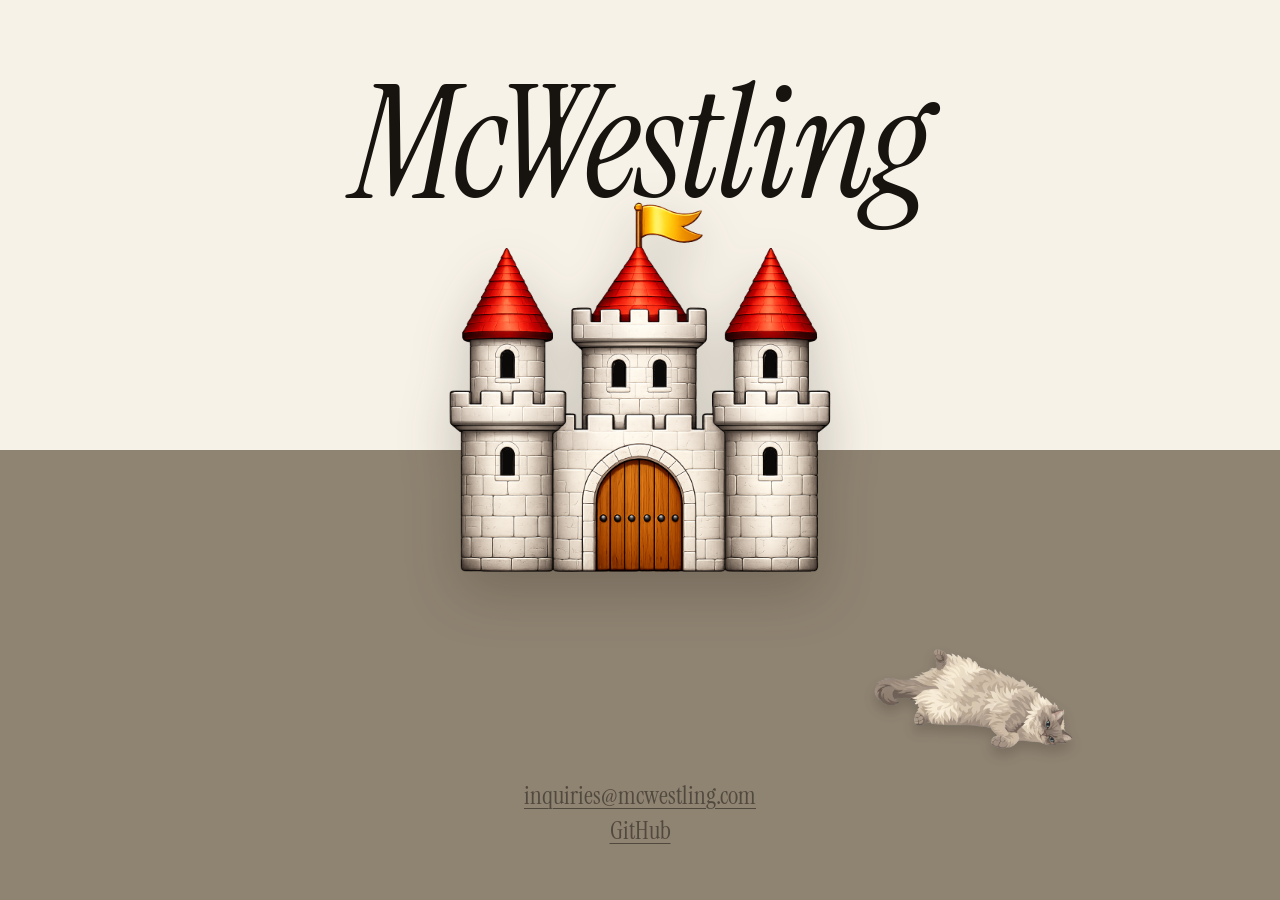
==== commit 2897692f: "Fix iOS square drop-shadow artifacts on logo and Gigi. Move drop-shadow filters to wrapper elements " ====
--- a/index.html
+++ b/index.html
@@ -43,13 +43,15 @@
           <span class="window-right-top"></span>
           <span class="window-right-bottom"></span>
         </div>
-        <img
-          class="logo"
-          src="assets/mcwestling-logo-window-cutouts.png"
-          alt="McWestling castle logo"
-          width="1024"
-          height="1024"
-        >
+        <div class="logo-wrap">
+          <img
+            class="logo"
+            src="assets/mcwestling-logo-window-cutouts.png"
+            alt="McWestling castle logo"
+            width="1024"
+            height="1024"
+          >
+        </div>
         <div class="gigi-stage" aria-hidden="true"></div>
       </section>
       <section class="contact" aria-label="Contact links">
--- a/styles.css
+++ b/styles.css
@@ -81,20 +81,25 @@
   margin-left: -0.06em;
 }
 
-.logo,
+.logo-wrap,
 .castle-window-fill {
   position: absolute;
   top: var(--logo-top);
   left: 50%;
   width: var(--logo-size);
-  transform: translateX(-50%);
+  transform: translateX(-50%) translateZ(0);
+}
+
+.logo-wrap {
+  z-index: 3;
+  -webkit-filter: drop-shadow(0 1.25rem 1.7rem rgb(43 35 26 / 24%));
+  filter: drop-shadow(0 1.25rem 1.7rem rgb(43 35 26 / 24%));
 }
 
 .logo {
-  z-index: 3;
-  display: block;
+  display: block;
+  width: 100%;
   height: auto;
-  filter: drop-shadow(0 1.25rem 1.7rem rgb(43 35 26 / 24%));
 }
 
 .castle-window-fill {
@@ -167,9 +172,16 @@
 .gigi-ground {
   z-index: 4;
   width: var(--gigi-width);
+  transform: translateZ(0);
+  transform-origin: 50% 100%;
+  -webkit-filter: drop-shadow(0 0.45rem 0.35rem rgb(43 35 26 / 22%));
+  filter: drop-shadow(0 0.45rem 0.35rem rgb(43 35 26 / 22%));
+}
+
+.gigi-ground img {
+  display: block;
+  width: 100%;
   height: auto;
-  transform-origin: 50% 100%;
-  filter: drop-shadow(0 0.45rem 0.35rem rgb(43 35 26 / 22%));
 }
 
 .gigi-window {
@@ -182,35 +194,48 @@
   );
 }
 
-.gigi-window img {
+.gigi-window-figure {
   position: absolute;
   top: 65%;
   left: 30%;
+  transform: translate(-50%, -50%) translateZ(0);
+  -webkit-filter: brightness(1.16) contrast(1.05) saturate(1.08)
+    drop-shadow(0 0 0.22rem rgb(255 232 186 / 68%));
+  filter: brightness(1.16) contrast(1.05) saturate(1.08)
+    drop-shadow(0 0 0.22rem rgb(255 232 186 / 68%));
+}
+
+.gigi-window-figure img {
   display: block;
   width: 160%;
   max-width: none;
   height: auto;
-  filter: brightness(1.16) contrast(1.05) saturate(1.08)
-    drop-shadow(0 0 0.22rem rgb(255 232 186 / 68%));
-  transform: translate(-50%, -50%);
   user-select: none;
   -webkit-user-drag: none;
 }
 
 .gigi-walk-track {
-  z-index: 2;
+  z-index: 4;
   width: var(--gigi-width);
-  animation: gigi-walk var(--gigi-duration) linear infinite;
+  animation: gigi-walk var(--gigi-duration) linear both;
   animation-delay: var(--gigi-delay);
 }
 
-.gigi-walk-track img {
+.gigi-walk-track.gigi-walk-behind {
+  z-index: 0;
+}
+
+.gigi-walk-figure {
+  transform: scaleX(var(--gigi-facing)) translateZ(0);
+  transform-origin: 50% 100%;
+  -webkit-filter: drop-shadow(0 0.28rem 0.2rem rgb(43 35 26 / 18%));
+  filter: drop-shadow(0 0.28rem 0.2rem rgb(43 35 26 / 18%));
+}
+
+.gigi-walk-figure img {
   display: block;
   width: 100%;
   height: auto;
-  transform: scaleX(var(--gigi-facing));
-  transform-origin: 50% 100%;
-  filter: drop-shadow(0 0.28rem 0.2rem rgb(43 35 26 / 18%));
   user-select: none;
   -webkit-user-drag: none;
 }
@@ -285,7 +310,9 @@
     --paper: #171716;
   }
 
-  .logo {
+  .logo-wrap {
+    -webkit-filter: drop-shadow(0 1.25rem 1.9rem rgb(0 0 0 / 45%))
+      saturate(0.88) brightness(0.86);
     filter: drop-shadow(0 1.25rem 1.9rem rgb(0 0 0 / 45%))
       saturate(0.88) brightness(0.86);
   }
@@ -299,7 +326,9 @@
     );
   }
 
-  .gigi-window img {
+  .gigi-window-figure {
+    -webkit-filter: brightness(1.35) contrast(1.06) saturate(1.12)
+      drop-shadow(0 0 0.28rem rgb(255 236 190 / 82%));
     filter: brightness(1.35) contrast(1.06) saturate(1.12)
       drop-shadow(0 0 0.28rem rgb(255 236 190 / 82%));
   }
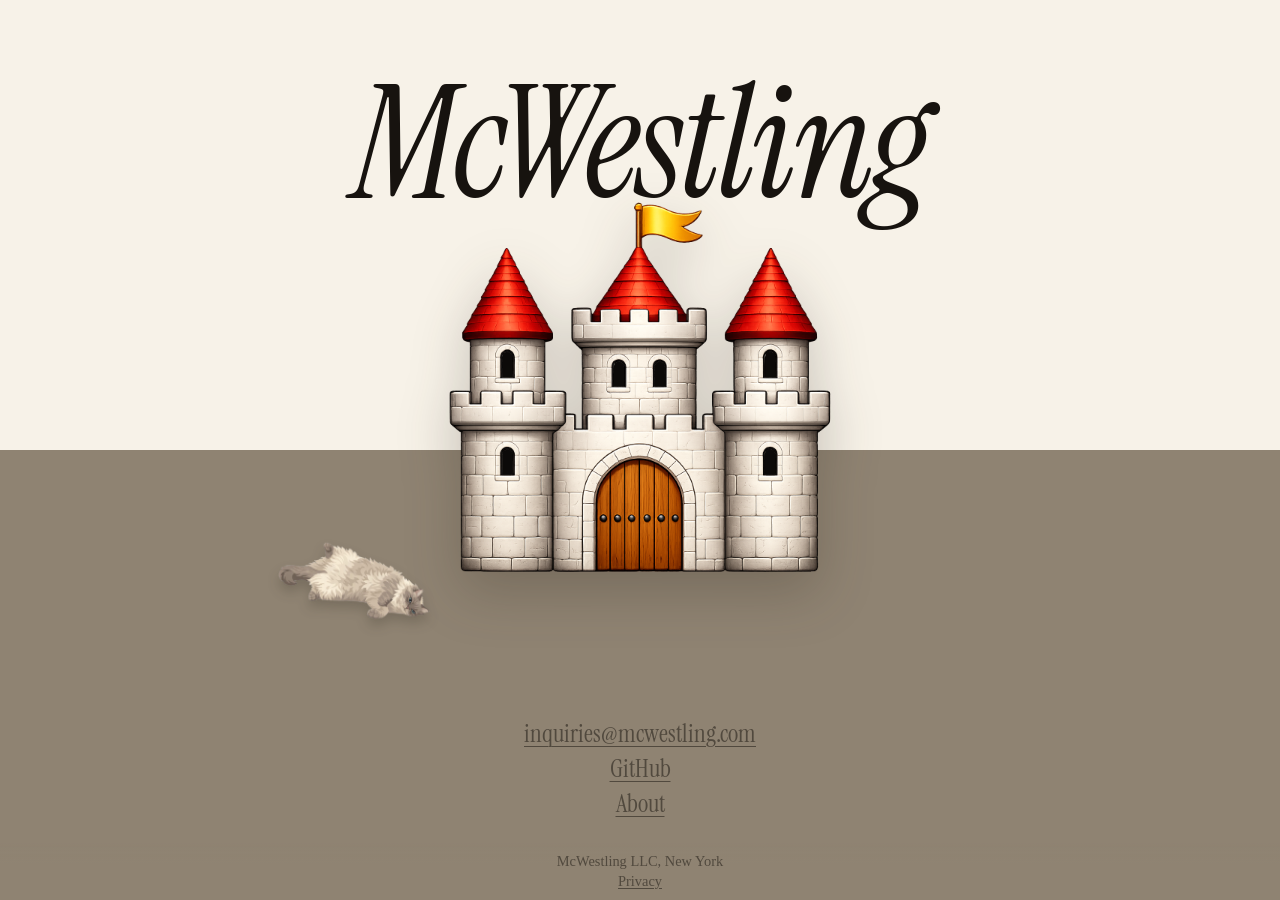
==== commit 5ca957c3: "Add About and privacy pages (DO-1413)" ====
--- a/index.html
+++ b/index.html
@@ -43,7 +43,7 @@
           <span class="window-right-top"></span>
           <span class="window-right-bottom"></span>
         </div>
-        <div class="logo-wrap">
+        <a class="logo-wrap" href="/about/" aria-label="About McWestling">
           <img
             class="logo"
             src="assets/mcwestling-logo-window-cutouts.png"
@@ -51,15 +51,20 @@
             width="1024"
             height="1024"
           >
-        </div>
+        </a>
         <div class="gigi-stage" aria-hidden="true"></div>
       </section>
       <section class="contact" aria-label="Contact links">
         <nav class="links" aria-label="McWestling links">
           <a href="mailto:inquiries@mcwestling.com">inquiries@mcwestling.com</a>
           <a href="https://github.com/mcwestling">GitHub</a>
+          <a href="/about/">About</a>
         </nav>
       </section>
     </main>
+    <footer class="site-footer">
+      <div>McWestling LLC, New York</div>
+      <div><a href="/privacy/">Privacy</a></div>
+    </footer>
   </body>
 </html>
--- a/styles.css
+++ b/styles.css
@@ -253,7 +253,7 @@
 .contact {
   position: absolute;
   inset-inline: 0;
-  bottom: clamp(1.5rem, 6vh, 3.75rem);
+  bottom: clamp(2rem, 9vh, 6rem);
   z-index: 5;
   display: grid;
   justify-items: center;
@@ -298,7 +298,7 @@
   }
 
   .contact {
-    bottom: clamp(1.5rem, 5vh, 3rem);
+    bottom: clamp(2rem, 8vh, 4rem);
   }
 }
 
@@ -342,3 +342,111 @@
     --wordmark-overlap: clamp(1rem, 4vh, 2.25rem);
   }
 }
+
+.page-main {
+  min-height: 100vh;
+  overflow: visible;
+  padding: clamp(1.5rem, 5vw, 4rem) clamp(1.25rem, 6vw, 5rem) 7rem;
+  text-align: left;
+}
+
+.page-header {
+  display: flex;
+  align-items: baseline;
+  justify-content: space-between;
+  gap: 1.5rem;
+  max-width: 64rem;
+  margin: 0 auto;
+  color: var(--ground-link);
+}
+
+.page-header nav {
+  display: flex;
+  gap: 1.25rem;
+  font-size: 1.05rem;
+}
+
+.page-wordmark {
+  color: var(--ink);
+  font-family: "Instrument Serif", Didot, "Bodoni 72",
+    "Times New Roman", serif;
+  font-size: 1.8rem;
+  font-style: italic;
+  letter-spacing: -0.02em;
+  text-decoration: none;
+}
+
+.page-content {
+  max-width: 42rem;
+  margin: clamp(3rem, 12vh, 8rem) auto 0;
+  font-size: clamp(1.08rem, 1.8vw, 1.25rem);
+  line-height: 1.65;
+}
+
+.page-content h1,
+.page-content h2 {
+  color: var(--ink);
+  font-family: "Instrument Serif", Didot, "Bodoni 72",
+    "Times New Roman", serif;
+  font-style: italic;
+  font-weight: 400;
+  letter-spacing: normal;
+  line-height: 1.05;
+  user-select: auto;
+}
+
+.page-content h1 {
+  margin: 0 0 1.5rem;
+  font-size: clamp(3rem, 8vw, 5rem);
+}
+
+.page-content h2 {
+  margin: 2.5rem 0 0.75rem;
+  font-size: clamp(2rem, 5vw, 3rem);
+}
+
+.page-content p {
+  margin: 0 0 1.25rem;
+}
+
+.page-content ul {
+  margin: 0 0 2rem;
+  padding-left: 1.3em;
+}
+
+.page-content li + li {
+  margin-top: 0.65rem;
+}
+
+.site-footer {
+  position: fixed;
+  inset-inline: 0;
+  bottom: 0;
+  z-index: 6;
+  display: block;
+  padding: 0.65rem 1rem;
+  color: var(--ground-link);
+  background: linear-gradient(transparent, var(--ground) 35%);
+  font-size: 0.9rem;
+  text-align: center;
+}
+
+.site-footer div + div {
+  margin-top: 0.15rem;
+}
+
+.site-footer div:first-child a {
+  text-decoration: none;
+}
+
+@media (max-width: 30rem) {
+  .page-header {
+    align-items: flex-start;
+    flex-direction: column;
+    gap: 0.75rem;
+  }
+
+  .page-content {
+    margin-top: 3.5rem;
+  }
+}
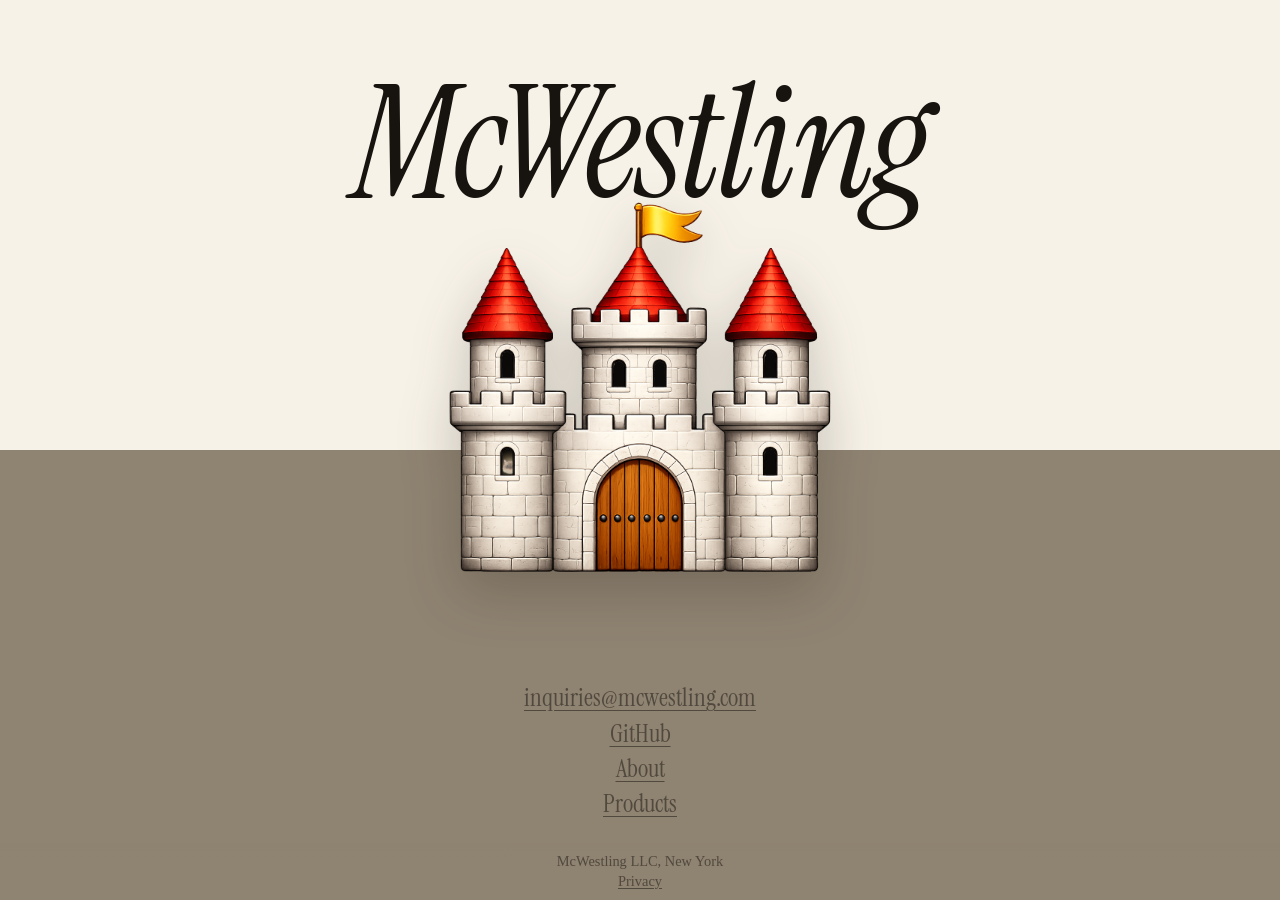
==== commit 48c51e4f: "Publish Factory's product page from its README (DO-1417) Co-Authored-By: Claude Opus 5.5 <noreply@an" ====
--- a/index.html
+++ b/index.html
@@ -59,6 +59,7 @@
           <a href="mailto:inquiries@mcwestling.com">inquiries@mcwestling.com</a>
           <a href="https://github.com/mcwestling">GitHub</a>
           <a href="/about/">About</a>
+          <a href="/products/">Products</a>
         </nav>
       </section>
     </main>
--- a/styles.css
+++ b/styles.css
@@ -418,6 +418,11 @@
   margin-top: 0.65rem;
 }
 
+.page-content img {
+  max-width: 100%;
+  height: auto;
+}
+
 .site-footer {
   position: fixed;
   inset-inline: 0;
